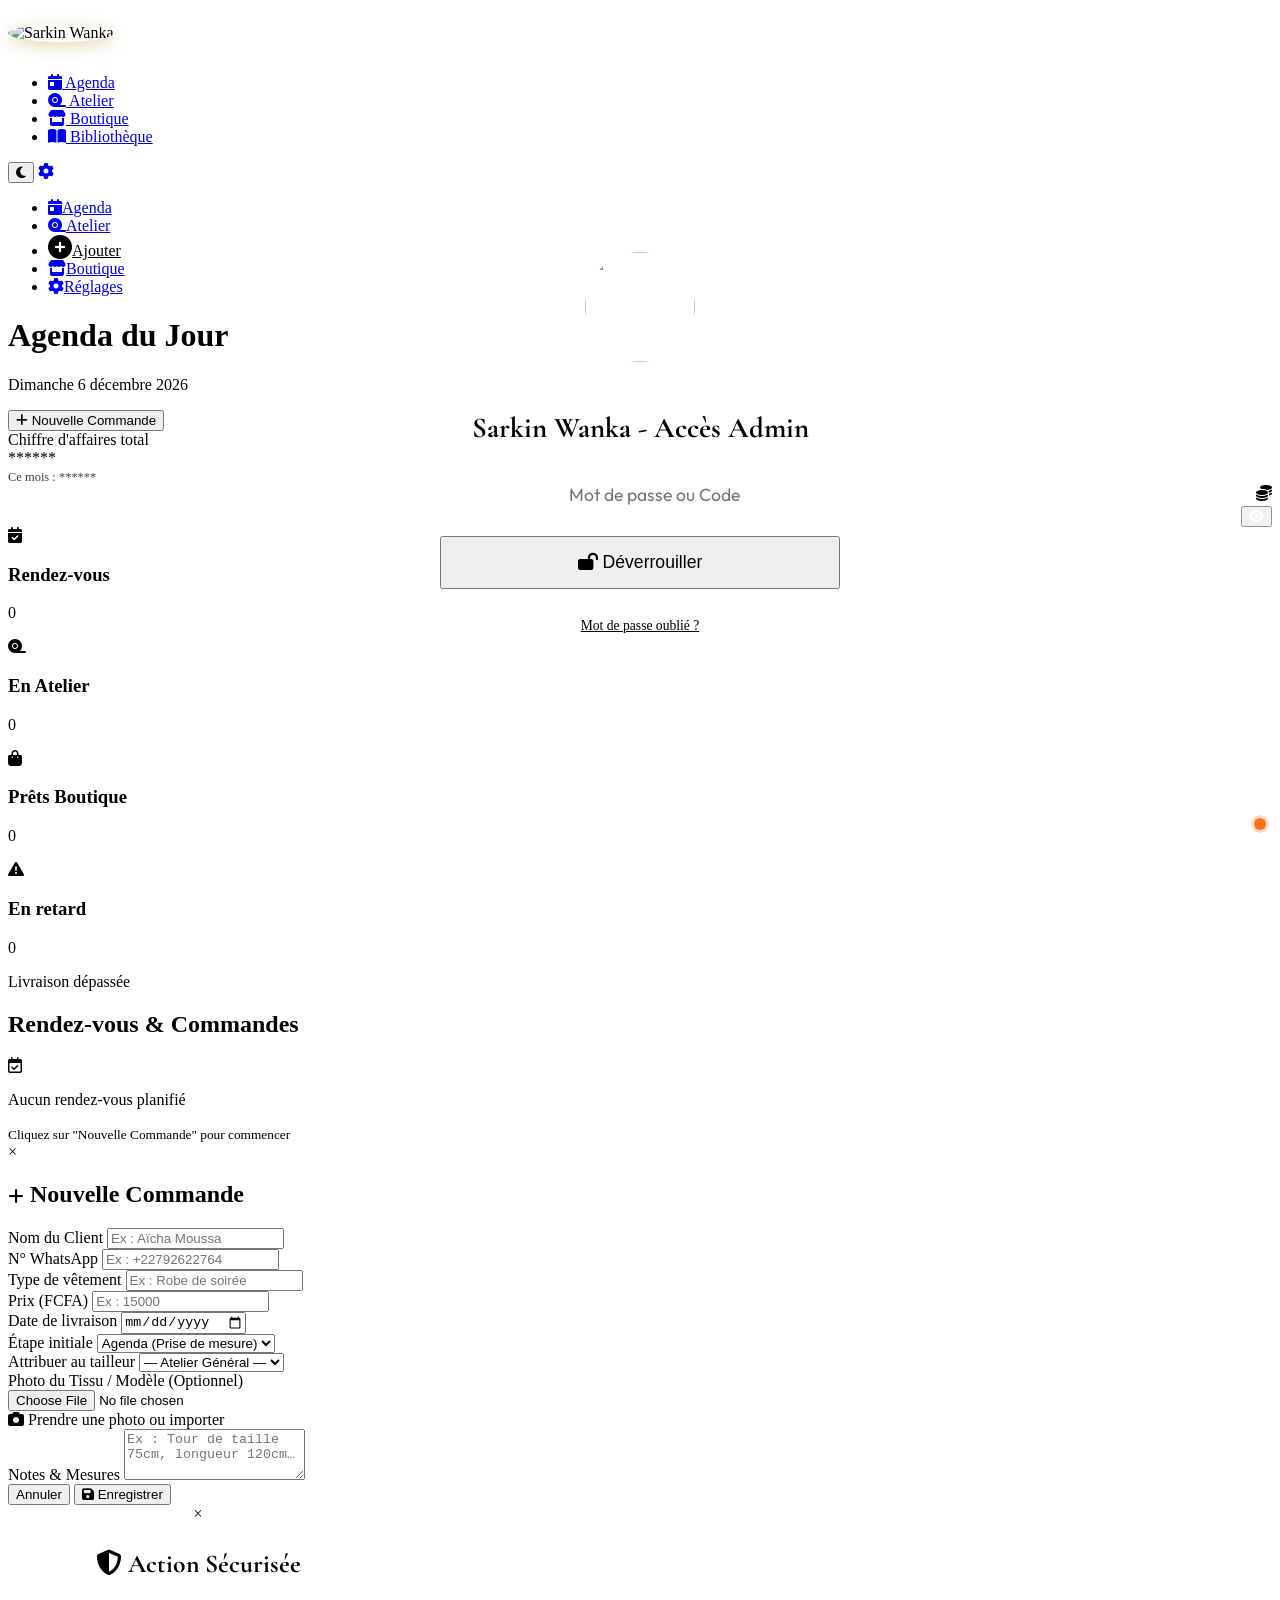
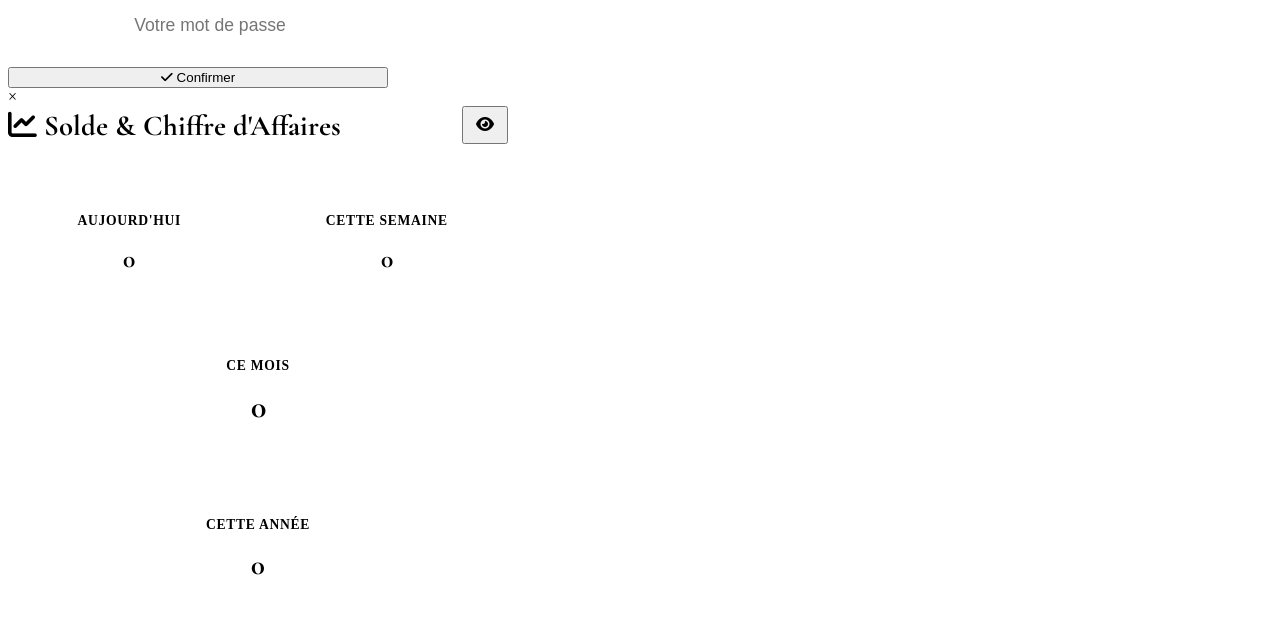
==== index.html @ f6b2d55a "Prefix FSW- + Boutique nav badges + Fix library actions" ====
<!DOCTYPE html>
<html lang="fr">
<head>
    <meta charset="UTF-8">
    <meta name="viewport" content="width=device-width, initial-scale=1.0, viewport-fit=cover">
    <meta name="theme-color" content="#A67C00">
    <meta name="apple-mobile-web-app-capable" content="yes">
    <meta name="apple-mobile-web-app-status-bar-style" content="default">
    <meta name="apple-mobile-web-app-title" content="Sarkin Wanka">
    <link rel="apple-touch-icon" href="assets/img/logo.png">
    <link rel="icon" type="image/png" href="assets/img/logo.png">
    <link rel="manifest" href="manifest.json">
    <title>SARKIN WANKA NIGER — Agenda</title>
    <link href="https://fonts.googleapis.com/css2?family=Cormorant+Garamond:wght@400;500;600;700&family=Outfit:wght@300;400;500;600;700&display=swap" rel="stylesheet">
    <link rel="stylesheet" href="https://cdnjs.cloudflare.com/ajax/libs/font-awesome/6.4.0/css/all.min.css">
    <link rel="stylesheet" href="assets/css/style.v2.css">
    <!-- Firebase SDK -->
    <script src="https://www.gstatic.com/firebasejs/9.23.0/firebase-app-compat.js"></script>
    <script src="https://www.gstatic.com/firebasejs/9.23.0/firebase-firestore-compat.js"></script>
    <script src="https://www.gstatic.com/firebasejs/9.23.0/firebase-storage-compat.js"></script>
    <script src="https://www.gstatic.com/firebasejs/9.23.0/firebase-auth-compat.js"></script>
</head>
<body class="light-theme">
<div class="app-container">
    <!-- SIDEBAR DESKTOP -->
    <nav class="sidebar glass-panel">
        <div class="sidebar-header" style="justify-content:center;padding:16px 0 0;">
            <div class="logo" style="flex-direction:column;gap:8px;margin-bottom:2rem;">
                <img src="assets/img/logo.png" alt="Sarkin Wanka" style="width:100px;height:100px;border-radius:50%;object-fit:cover;box-shadow:0 4px 16px rgba(166,124,0,0.3);">
            </div>
        </div>
        <ul class="nav-links">
            <li class="active"><a href="index.html"><i class="fa-solid fa-calendar-day"></i> Agenda</a></li>
            <li><a href="atelier.html"><i class="fa-solid fa-tape"></i> Atelier</a></li>
            <li><a href="boutique.html" style="display:flex;justify-content:space-between;align-items:center;">
                <span><i class="fa-solid fa-store"></i> Boutique</span>
                <span class="boutique-badge badge badge-success" style="display:none;font-size:0.7rem;padding:2px 6px;">0</span>
            </a></li>
            <li><a href="bibliotheque.html"><i class="fa-solid fa-book-open"></i> Bibliothèque</a></li>
        </ul>
        <div class="sidebar-footer">
            <button id="theme-toggle" class="btn-icon"><i class="fa-solid fa-moon"></i></button>
            <a href="parametre.html" class="btn-icon" title="Paramètres" style="text-decoration:none;"><i class="fa-solid fa-gear"></i></a>
        </div>
    </nav>

    <!-- BOTTOM NAV MOBILE -->
    <nav class="bottom-nav">
        <ul>
            <li class="active"><a href="index.html"><i class="fa-solid fa-calendar-day"></i><span>Agenda</span></a></li>
            <li><a href="atelier.html"><i class="fa-solid fa-tape"></i><span>Atelier</span></a></li>
            <li class="new-btn"><a href="#" onclick="openNewTaskModal();return false;" style="color:var(--primary-color);"><i class="fa-solid fa-plus-circle" style="font-size:1.5rem;"></i><span>Ajouter</span></a></li>
            <li style="position:relative;"><a href="boutique.html"><i class="fa-solid fa-store"></i><span>Boutique</span>
                <span class="boutique-badge badge badge-success" style="display:none;position:absolute;top:5px;right:15%;font-size:0.6rem;padding:2px 5px;min-width:16px;border:2px solid var(--surface-color);">0</span>
            </a></li>
            <li><a href="parametre.html"><i class="fa-solid fa-gear"></i><span>Réglages</span></a></li>
        </ul>
    </nav>

    <main class="main-content">
        <header class="top-header">
            <div>
                <h1>Agenda du Jour</h1>
                <p class="subtitle" id="current-date">Aujourd'hui</p>
            </div>
            <div class="header-actions">
                <button class="btn btn-primary" onclick="openNewTaskModal()">
                    <i class="fa-solid fa-plus"></i> Nouvelle Commande
                </button>
            </div>
        </header>

        <!-- Bannière CA -->
        <div class="revenue-banner glass-panel" id="revenue-banner" onclick="openFinanceModal()" style="cursor:pointer;">
            <div>
                <div class="rev-label">Chiffre d'affaires total</div>
                <div class="rev-amount">— FCFA</div>
            </div>
            <i class="fa-solid fa-coins rev-icon"></i>
        </div>

        <!-- Stats -->
        <section class="stats-grid">
            <div class="stat-card glass-panel" style="cursor:pointer;" onclick="window.location.href='index.html'">
                <div class="stat-icon bg-primary-light"><i class="fa-solid fa-calendar-check text-primary"></i></div>
                <div class="stat-details">
                    <h3>Rendez-vous</h3>
                    <p class="stat-value" id="stat-agenda">–</p>
                </div>
            </div>
            <div class="stat-card glass-panel" style="cursor:pointer;" onclick="window.location.href='atelier.html'">
                <div class="stat-icon bg-warning-light"><i class="fa-solid fa-tape text-warning"></i></div>
                <div class="stat-details">
                    <h3>En Atelier</h3>
                    <p class="stat-value" id="stat-atelier">–</p>
                </div>
            </div>
            <div class="stat-card glass-panel" style="cursor:pointer;" onclick="window.location.href='boutique.html'">
                <div class="stat-icon bg-success-light"><i class="fa-solid fa-bag-shopping text-success"></i></div>
                <div class="stat-details">
                    <h3>Prêts Boutique</h3>
                    <p class="stat-value" id="stat-boutique">–</p>
                </div>
            </div>
            <div class="stat-card glass-panel">
                <div class="stat-icon bg-danger-light"><i class="fa-solid fa-triangle-exclamation text-danger"></i></div>
                <div class="stat-details">
                    <h3>En retard</h3>
                    <p class="stat-value" id="stat-urgent">–</p>
                    <p class="stat-sub">Livraison dépassée</p>
                </div>
            </div>
        </section>

        <section class="agenda-section">
            <div class="agenda-header">
                <h2>Rendez-vous &amp; Commandes</h2>
            </div>
            <div class="agenda-list" id="agenda-list">
                <div class="loading-state"><i class="fa-solid fa-spinner fa-spin"></i> Chargement…</div>
            </div>
        </section>
    </main>
</div>

<!-- Modal nouvelle commande -->
<div id="task-modal" class="modal">
    <div class="modal-content">
        <span class="close-modal" onclick="closeNewTaskModal()">&times;</span>
        <h2><i class="fa-solid fa-plus" style="color:var(--primary-color);font-size:1.1rem;"></i> Nouvelle Commande</h2>
        <form id="new-task-form">
            <div class="form-row">
                <div class="form-group">
                    <label>Nom du Client</label>
                    <input type="text" id="client-name" required placeholder="Ex : Aïcha Moussa">
                </div>
                <div class="form-group">
                    <label>N° WhatsApp</label>
                    <input type="tel" id="client-phone" placeholder="Ex : +22792622764">
                </div>
            </div>
            <div class="form-group">
                <label>Type de vêtement</label>
                <input type="text" id="cloth-type" required placeholder="Ex : Robe de soirée">
            </div>
            <div class="form-row">
                <div class="form-group">
                    <label>Prix (FCFA)</label>
                    <input type="number" id="task-price" placeholder="Ex : 15000" inputmode="numeric">
                </div>
                <div class="form-group">
                    <label>Date de livraison</label>
                    <input type="date" id="due-date" required>
                </div>
            </div>
            <div class="form-row">
                <div class="form-group">
                    <label>Étape initiale</label>
                    <select id="initial-step">
                        <option value="agenda">Agenda (Prise de mesure)</option>
                        <option value="atelier">Atelier (En confection)</option>
                    </select>
                </div>
                <div class="form-group">
                    <label>Attribuer au tailleur</label>
                    <select id="task-assignee">
                        <option value="">— Atelier Général —</option>
                    </select>
                </div>
            </div>
            <div class="form-group">
                <label>Photo du Tissu / Modèle <span style="font-weight:400;text-transform:none;">(Optionnel)</span></label>
                <div class="file-upload-wrapper">
                    <input type="file" id="cloth-photo" accept="image/*" capture="environment" class="file-input">
                    <div class="file-upload-box" id="file-upload-box">
                        <i class="fa-solid fa-camera"></i>
                        <span>Prendre une photo ou importer</span>
                    </div>
                    <img id="photo-preview" class="photo-preview" style="display:none;" alt="Aperçu">
                </div>
            </div>
            <div class="form-group">
                <label>Notes &amp; Mesures</label>
                <textarea id="task-notes" rows="3" placeholder="Ex : Tour de taille 75cm, longueur 120cm…"></textarea>
            </div>
            <div class="form-actions">
                <button type="button" class="btn btn-secondary" onclick="closeNewTaskModal()">Annuler</button>
                <button type="submit" class="btn btn-primary"><i class="fa-solid fa-save"></i> Enregistrer</button>
            </div>
        </form>
    </div>
</div>

<script src="assets/js/app.v2.js"></script>
<script>
// Enregistrement du Service Worker (PWA)
if ('serviceWorker' in navigator) {
    window.addEventListener('load', () => {
        navigator.serviceWorker.register('/sw.js')
            .then(reg => console.log('SW enregistré:', reg.scope))
            .catch(err => console.warn('SW non enregistré:', err));
    });
}
</script>
</body>
</html>
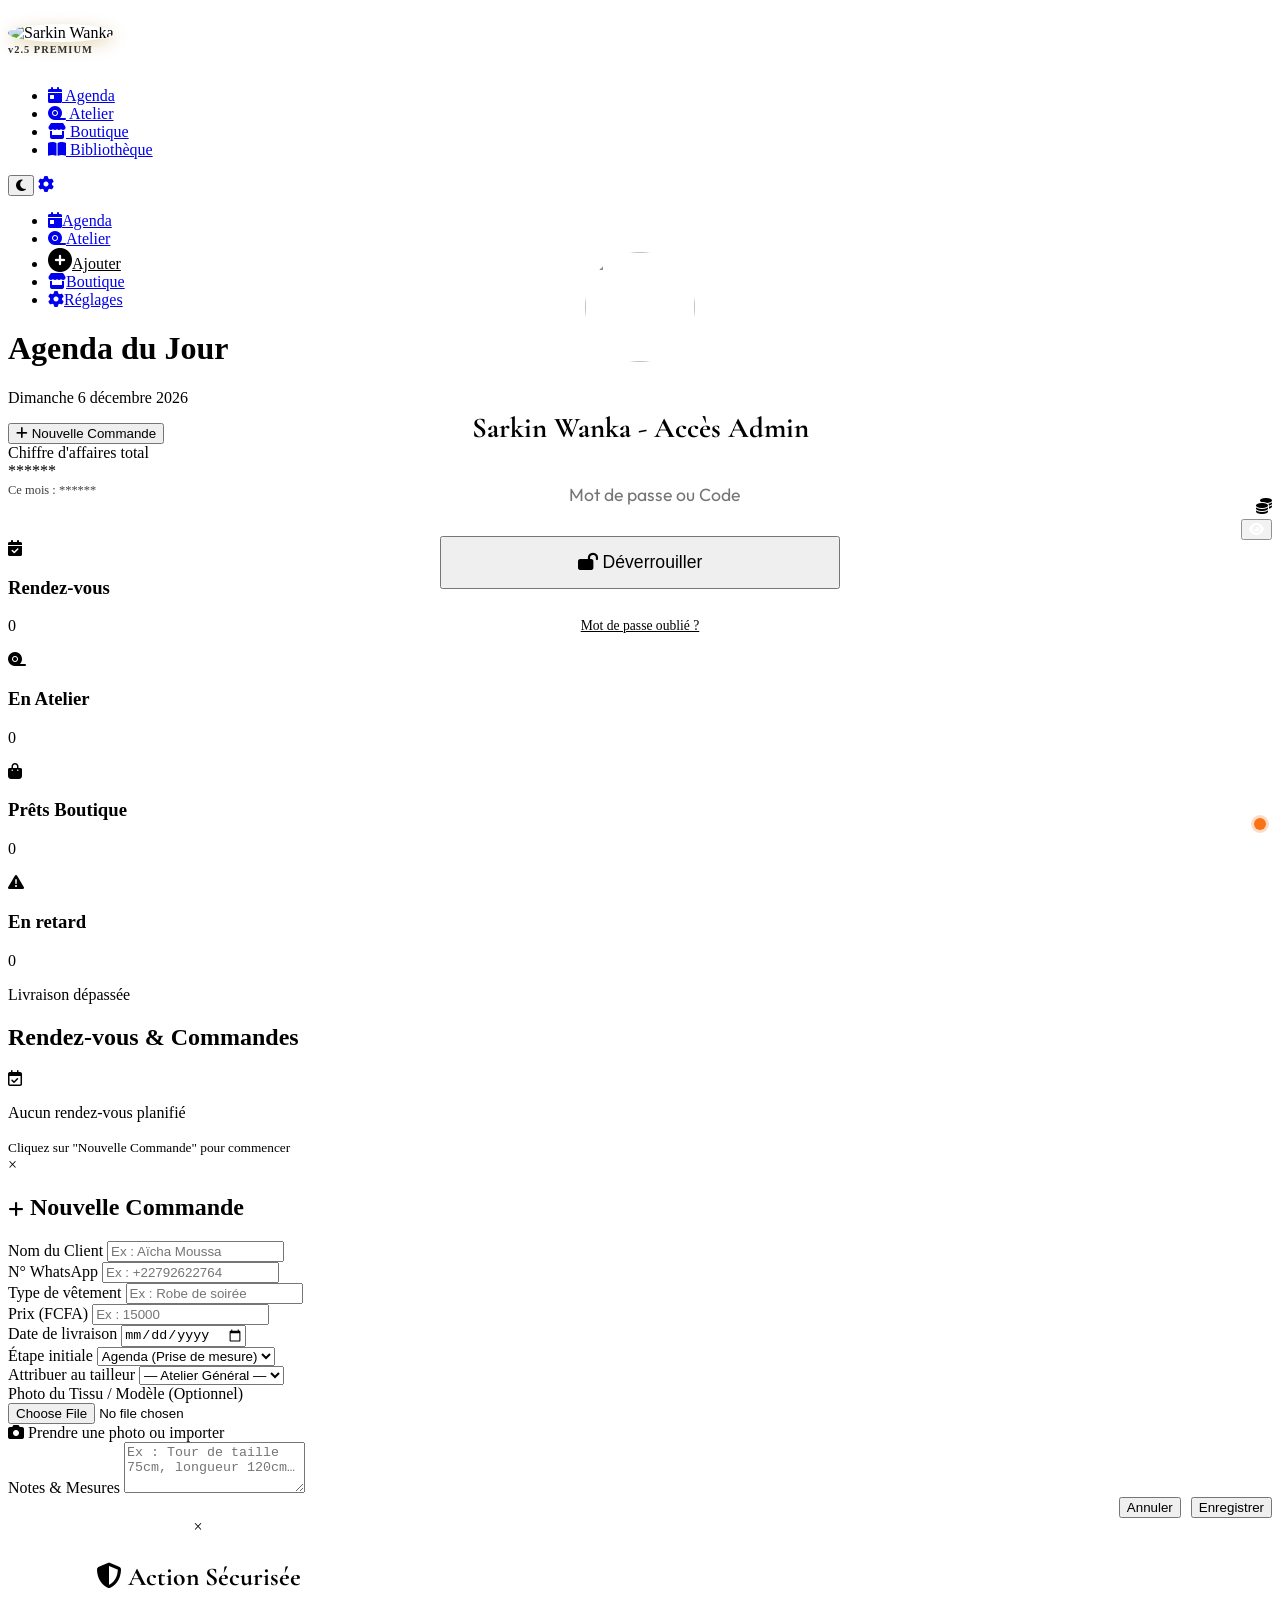
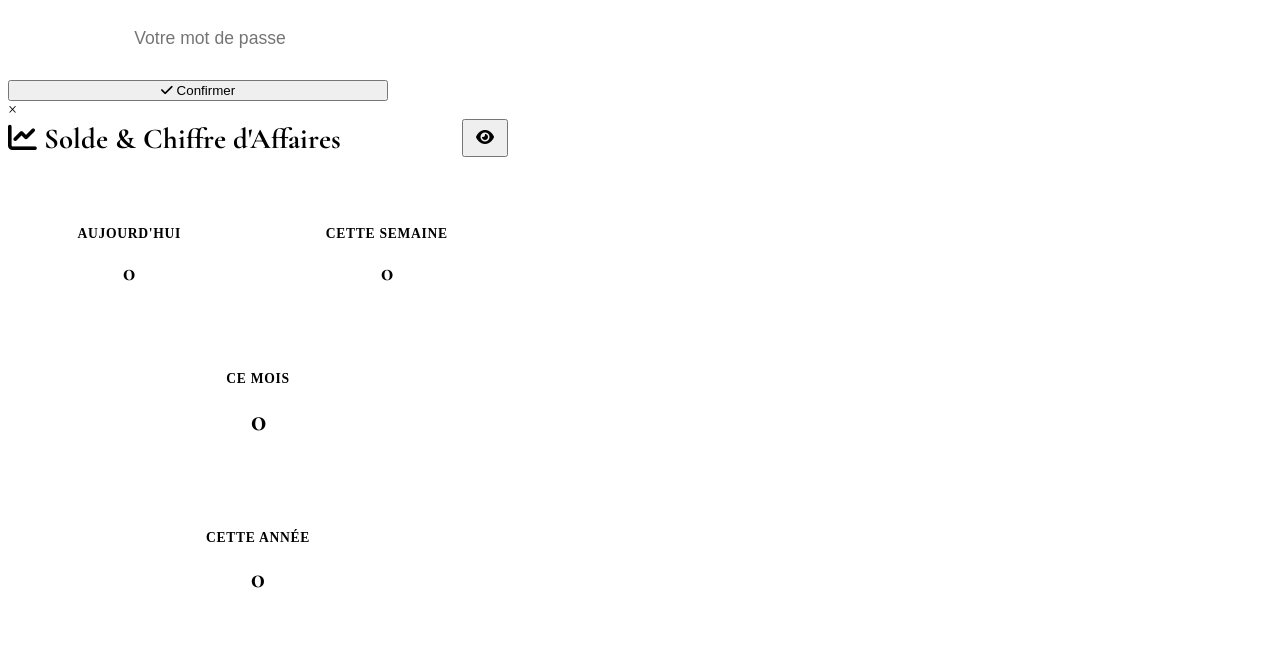
==== commit f48fe30a: "HOTFIX v2.5: Resurrected the dead JS file (Fixes all Admin buttons: Delete, Edit, Print)" ====
--- a/index.html
+++ b/index.html
@@ -26,7 +26,7 @@
     <nav class="sidebar glass-panel">
         <div class="sidebar-header" style="justify-content:center;padding:16px 0 0;">
             <div class="logo" style="flex-direction:column;gap:8px;margin-bottom:2rem;">
-                <img src="assets/img/logo.png" alt="Sarkin Wanka" style="width:100px;height:100px;border-radius:50%;object-fit:cover;box-shadow:0 4px 16px rgba(166,124,0,0.3);">
+                <img src="assets/img/logo.png" alt="Sarkin Wanka" style="width:100px;height:100px;border-radius:50%;object-fit:cover;box-shadow:0 4px 16px rgba(166,124,0,0.3);"><div style="font-size:0.65rem;color:var(--primary-color);font-weight:700;margin-top:2px;letter-spacing:1px;opacity:0.8;">v2.5 PREMIUM</div>
             </div>
         </div>
         <ul class="nav-links">
@@ -183,15 +183,21 @@
                 <label>Notes &amp; Mesures</label>
                 <textarea id="task-notes" rows="3" placeholder="Ex : Tour de taille 75cm, longueur 120cm…"></textarea>
             </div>
-            <div class="form-actions">
-                <button type="button" class="btn btn-secondary" onclick="closeNewTaskModal()">Annuler</button>
-                <button type="submit" class="btn btn-primary"><i class="fa-solid fa-save"></i> Enregistrer</button>
+            
+            <div class="form-actions" style="justify-content: space-between !important; display: flex !important;">
+                <button type="button" id="btn-delete-in-modal" class="btn btn-secondary" style="color:var(--danger-color); display:none; border-color:var(--danger-color);" onclick="handleDeleteFromModal()">
+                    <i class="fa-solid fa-trash"></i> Supprimer
+                </button>
+                <div style="display:flex; gap:10px; margin-left: auto;">
+                    <button type="button" class="btn btn-secondary" onclick="closeNewTaskModal()">Annuler</button>
+                    <button type="submit" class="btn btn-primary">Enregistrer</button>
+                </div>
             </div>
         </form>
     </div>
 </div>
 
-<script src="assets/js/app.v2.js"></script>
+<script src="assets/js/app.v2.js?v=2.2"></script>
 <script>
 // Enregistrement du Service Worker (PWA)
 if ('serviceWorker' in navigator) {
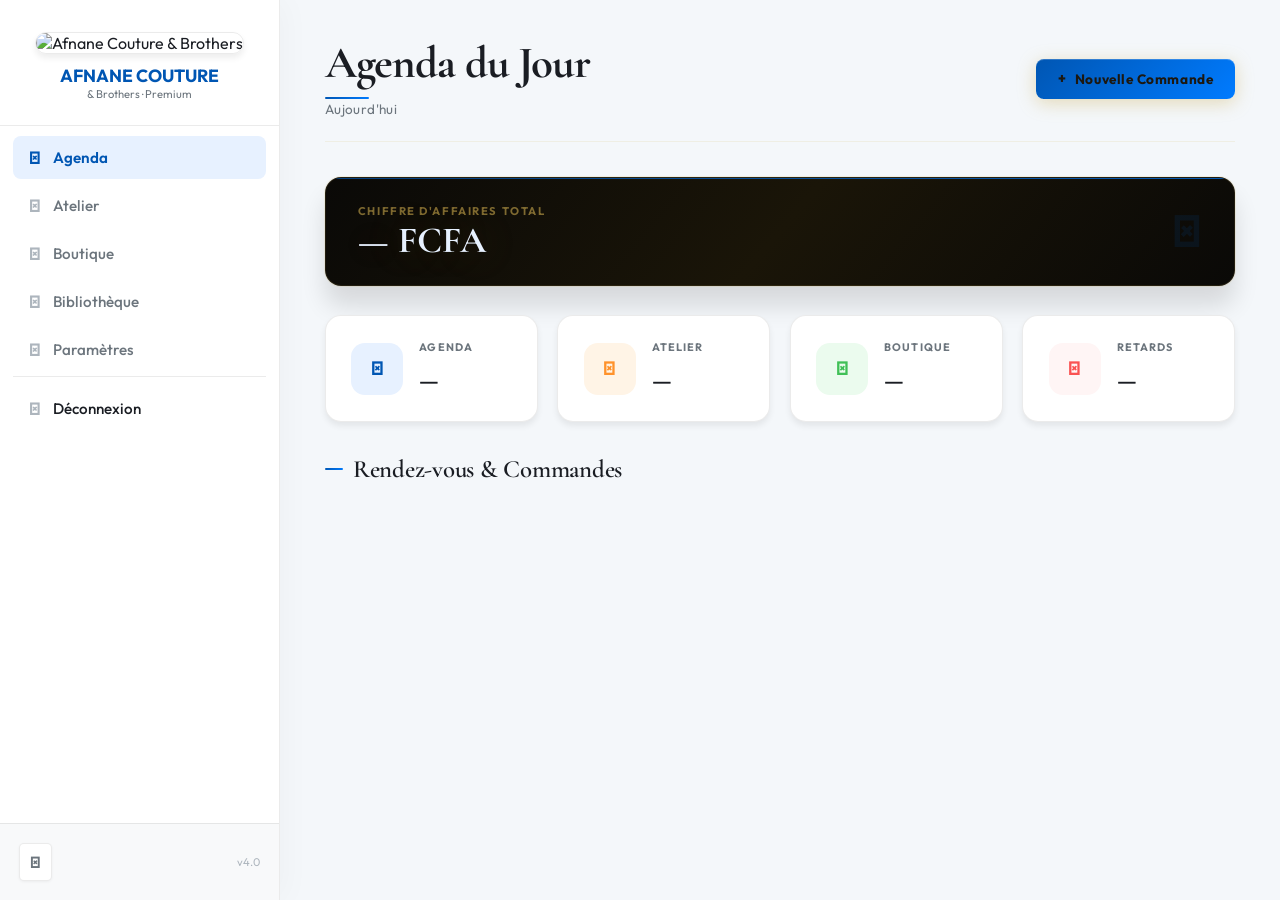
==== commit 8c0db846: "Refonte v4.0 - Afnane Couture & Brothers" ====
--- a/index.html
+++ b/index.html
@@ -1,20 +1,32 @@
 <!DOCTYPE html>
 <html lang="fr">
 <head>
+    <!-- Encodage des caractères (accents, etc.) -->
     <meta charset="UTF-8">
+    <!-- Viewport : rend le site adaptatif sur mobile -->
     <meta name="viewport" content="width=device-width, initial-scale=1.0, viewport-fit=cover">
-    <meta name="theme-color" content="#A67C00">
+    <!-- Couleur de la barre de statut mobile -->
+    <meta name="theme-color" content="#0056b3">
+    <!-- Configuration PWA (Application Progressive Web) -->
     <meta name="apple-mobile-web-app-capable" content="yes">
     <meta name="apple-mobile-web-app-status-bar-style" content="default">
-    <meta name="apple-mobile-web-app-title" content="Sarkin Wanka">
+    <meta name="apple-mobile-web-app-title" content="Afnane Couture">
+    <!-- Icône de l'application -->
     <link rel="apple-touch-icon" href="assets/img/logo.png">
     <link rel="icon" type="image/png" href="assets/img/logo.png">
+    <!-- Fichier manifest PWA -->
     <link rel="manifest" href="manifest.json">
-    <title>SARKIN WANKA NIGER — Agenda</title>
-    <link href="https://fonts.googleapis.com/css2?family=Cormorant+Garamond:wght@400;500;600;700&family=Outfit:wght@300;400;500;600;700&display=swap" rel="stylesheet">
+    <!-- Titre de la page (affiché dans l'onglet du navigateur) -->
+    <title>AFNANE COUTURE & BROTHERS — Agenda</title>
+    <!-- Méta description pour le SEO -->
+    <meta name="description" content="Gestion premium des commandes — Afnane Couture and Brothers, Maison de haute couture.">
+    <!-- Polices Google : Cormorant Garamond (serif élégant) + Outfit (moderne) -->
+    <link href="https://fonts.googleapis.com/css2?family=Cormorant+Garamond:ital,wght@0,400;0,500;0,600;0,700;1,400&family=Outfit:wght@300;400;500;600;700&display=swap" rel="stylesheet">
+    <!-- Icônes Font Awesome -->
     <link rel="stylesheet" href="https://cdnjs.cloudflare.com/ajax/libs/font-awesome/6.4.0/css/all.min.css">
+    <!-- Notre feuille de style principale -->
     <link rel="stylesheet" href="assets/css/style.v2.css">
-    <!-- Firebase SDK -->
+    <!-- Firebase SDK : base de données en temps réel -->
     <script src="https://www.gstatic.com/firebasejs/9.23.0/firebase-app-compat.js"></script>
     <script src="https://www.gstatic.com/firebasejs/9.23.0/firebase-firestore-compat.js"></script>
     <script src="https://www.gstatic.com/firebasejs/9.23.0/firebase-storage-compat.js"></script>
@@ -22,42 +34,59 @@
 </head>
 <body class="light-theme">
 <div class="app-container">
-    <!-- SIDEBAR DESKTOP -->
-    <nav class="sidebar glass-panel">
-        <div class="sidebar-header" style="justify-content:center;padding:16px 0 0;">
-            <div class="logo" style="flex-direction:column;gap:8px;margin-bottom:2rem;">
-                <img src="assets/img/logo.png" alt="Sarkin Wanka" style="width:100px;height:100px;border-radius:50%;object-fit:cover;box-shadow:0 4px 16px rgba(166,124,0,0.3);"><div style="font-size:0.65rem;color:var(--primary-color);font-weight:700;margin-top:2px;letter-spacing:1px;opacity:0.8;">v2.5 PREMIUM</div>
+
+    <!-- ===== BARRE LATÉRALE DESKTOP ===== -->
+    <nav class="sidebar">
+        <div class="sidebar-header">
+            <div class="logo">
+                <img src="assets/img/logo.png" alt="Afnane Couture & Brothers">
+                <div class="brand-name">AFNANE COUTURE</div>
+                <div class="brand-tagline">& Brothers · Premium</div>
             </div>
         </div>
-        <ul class="nav-links">
-            <li class="active"><a href="index.html"><i class="fa-solid fa-calendar-day"></i> Agenda</a></li>
-            <li><a href="atelier.html"><i class="fa-solid fa-tape"></i> Atelier</a></li>
-            <li><a href="boutique.html" style="display:flex;justify-content:space-between;align-items:center;">
-                <span><i class="fa-solid fa-store"></i> Boutique</span>
-                <span class="boutique-badge badge badge-success" style="display:none;font-size:0.7rem;padding:2px 6px;">0</span>
-            </a></li>
-            <li><a href="bibliotheque.html"><i class="fa-solid fa-book-open"></i> Bibliothèque</a></li>
+
+        <ul class="nav-links" style="padding-top:10px;">
+            <li class="active"><a href="index.html"><i class="fa-solid fa-calendar-alt"></i> Agenda</a></li>
+            <li><a href="atelier.html"><i class="fa-solid fa-cut"></i> Atelier</a></li>
+            <li><a href="boutique.html"><i class="fa-solid fa-shop"></i> Boutique</a></li>
+            <li><a href="bibliotheque.html"><i class="fa-solid fa-folder-open"></i> Bibliothèque</a></li>
+            <li><a href="parametre.html"><i class="fa-solid fa-gear"></i> Paramètres</a></li>
+            <li style="margin-top:auto; border-top:1px solid var(--border-light); padding-top:10px;">
+                <a href="#" onclick="logout();return false;" style="color:var(--danger-color);"><i class="fa-solid fa-right-from-bracket"></i> Déconnexion</a>
+            </li>
         </ul>
+
         <div class="sidebar-footer">
-            <button id="theme-toggle" class="btn-icon"><i class="fa-solid fa-moon"></i></button>
-            <a href="parametre.html" class="btn-icon" title="Paramètres" style="text-decoration:none;"><i class="fa-solid fa-gear"></i></a>
+            <button id="theme-toggle" class="btn-icon" title="Thème"><i class="fa-solid fa-moon"></i></button>
+            <span style="font-size:0.7rem;color:var(--txt-hint);">v4.0</span>
         </div>
     </nav>
 
-    <!-- BOTTOM NAV MOBILE -->
+    <!-- ===== NAVIGATION BAS DE PAGE — visible seulement sur mobile ===== -->
     <nav class="bottom-nav">
         <ul>
-            <li class="active"><a href="index.html"><i class="fa-solid fa-calendar-day"></i><span>Agenda</span></a></li>
-            <li><a href="atelier.html"><i class="fa-solid fa-tape"></i><span>Atelier</span></a></li>
-            <li class="new-btn"><a href="#" onclick="openNewTaskModal();return false;" style="color:var(--primary-color);"><i class="fa-solid fa-plus-circle" style="font-size:1.5rem;"></i><span>Ajouter</span></a></li>
-            <li style="position:relative;"><a href="boutique.html"><i class="fa-solid fa-store"></i><span>Boutique</span>
-                <span class="boutique-badge badge badge-success" style="display:none;position:absolute;top:5px;right:15%;font-size:0.6rem;padding:2px 5px;min-width:16px;border:2px solid var(--surface-color);">0</span>
-            </a></li>
+            <li class="active"><a href="index.html"><i class="fa-solid fa-calendar-alt"></i><span>Agenda</span></a></li>
+            <li><a href="atelier.html"><i class="fa-solid fa-cut"></i><span>Atelier</span></a></li>
+            <li class="new-btn">
+                <a href="#" onclick="openNewTaskModal();return false;" style="color:var(--primary-color);">
+                    <i class="fa-solid fa-plus" style="font-size:1.5rem;"></i>
+                    <span>Ajouter</span>
+                </a>
+            </li>
+            <li style="position:relative;">
+                <a href="boutique.html">
+                    <i class="fa-solid fa-shop"></i><span>Boutique</span>
+                    <span class="boutique-badge badge badge-success"
+                          style="display:none;position:absolute;top:5px;right:15%;font-size:0.6rem;padding:2px 5px;min-width:16px;border:2px solid var(--surface-color);">0</span>
+                </a>
+            </li>
             <li><a href="parametre.html"><i class="fa-solid fa-gear"></i><span>Réglages</span></a></li>
         </ul>
     </nav>
 
+    <!-- ===== CONTENU PRINCIPAL ===== -->
     <main class="main-content">
+
         <header class="top-header">
             <div>
                 <h1>Agenda du Jour</h1>
@@ -70,44 +99,53 @@
             </div>
         </header>
 
-        <!-- Bannière CA -->
         <div class="revenue-banner glass-panel" id="revenue-banner" onclick="openFinanceModal()" style="cursor:pointer;">
             <div>
                 <div class="rev-label">Chiffre d'affaires total</div>
-                <div class="rev-amount">— FCFA</div>
+                <div class="rev-amount" id="rev-amount-display">— FCFA</div>
             </div>
             <i class="fa-solid fa-coins rev-icon"></i>
         </div>
 
-        <!-- Stats -->
+        <!-- ===== GRILLE DE STATISTIQUES ===== -->
         <section class="stats-grid">
             <div class="stat-card glass-panel" style="cursor:pointer;" onclick="window.location.href='index.html'">
-                <div class="stat-icon bg-primary-light"><i class="fa-solid fa-calendar-check text-primary"></i></div>
-                <div class="stat-details">
-                    <h3>Rendez-vous</h3>
+                <div class="stat-icon" style="background:var(--primary-light); color:var(--primary-color);">
+                    <i class="fa-solid fa-calendar-check"></i>
+                </div>
+                <div class="stat-details">
+                    <h3>Agenda</h3>
                     <p class="stat-value" id="stat-agenda">–</p>
                 </div>
             </div>
+            
             <div class="stat-card glass-panel" style="cursor:pointer;" onclick="window.location.href='atelier.html'">
-                <div class="stat-icon bg-warning-light"><i class="fa-solid fa-tape text-warning"></i></div>
-                <div class="stat-details">
-                    <h3>En Atelier</h3>
+                <div class="stat-icon" style="background:#fff4e6; color:#ff922b;">
+                    <i class="fa-solid fa-cut"></i>
+                </div>
+                <div class="stat-details">
+                    <h3>Atelier</h3>
                     <p class="stat-value" id="stat-atelier">–</p>
                 </div>
             </div>
+            
             <div class="stat-card glass-panel" style="cursor:pointer;" onclick="window.location.href='boutique.html'">
-                <div class="stat-icon bg-success-light"><i class="fa-solid fa-bag-shopping text-success"></i></div>
-                <div class="stat-details">
-                    <h3>Prêts Boutique</h3>
+                <div class="stat-icon" style="background:#ebfbee; color:#40c057;">
+                    <i class="fa-solid fa-bag-shopping"></i>
+                </div>
+                <div class="stat-details">
+                    <h3>Boutique</h3>
                     <p class="stat-value" id="stat-boutique">–</p>
                 </div>
             </div>
+            
             <div class="stat-card glass-panel">
-                <div class="stat-icon bg-danger-light"><i class="fa-solid fa-triangle-exclamation text-danger"></i></div>
-                <div class="stat-details">
-                    <h3>En retard</h3>
+                <div class="stat-icon" style="background:#fff5f5; color:#fa5252;">
+                    <i class="fa-solid fa-clock"></i>
+                </div>
+                <div class="stat-details">
+                    <h3>Retards</h3>
                     <p class="stat-value" id="stat-urgent">–</p>
-                    <p class="stat-sub">Livraison dépassée</p>
                 </div>
             </div>
         </section>
@@ -123,11 +161,11 @@
     </main>
 </div>
 
-<!-- Modal nouvelle commande -->
+<!-- ===== MODALE : NOUVELLE COMMANDE ===== -->
 <div id="task-modal" class="modal">
     <div class="modal-content">
         <span class="close-modal" onclick="closeNewTaskModal()">&times;</span>
-        <h2><i class="fa-solid fa-plus" style="color:var(--primary-color);font-size:1.1rem;"></i> Nouvelle Commande</h2>
+        <h2><i class="fa-solid fa-cut" style="color:var(--primary-color);font-size:1.1rem;"></i> Nouvelle Commande</h2>
         <form id="new-task-form">
             <div class="form-row">
                 <div class="form-group">
@@ -141,12 +179,12 @@
             </div>
             <div class="form-group">
                 <label>Type de vêtement</label>
-                <input type="text" id="cloth-type" required placeholder="Ex : Robe de soirée">
+                <input type="text" id="cloth-type" required placeholder="Ex : Boubou de cérémonie">
             </div>
             <div class="form-row">
                 <div class="form-group">
                     <label>Prix (FCFA)</label>
-                    <input type="number" id="task-price" placeholder="Ex : 15000" inputmode="numeric">
+                    <input type="number" id="task-price" placeholder="Ex : 25000" inputmode="numeric">
                 </div>
                 <div class="form-group">
                     <label>Date de livraison</label>
@@ -155,19 +193,41 @@
             </div>
             <div class="form-row">
                 <div class="form-group">
-                    <label>Étape initiale</label>
+                    <label>Étape / Statut</label>
                     <select id="initial-step">
                         <option value="agenda">Agenda (Prise de mesure)</option>
                         <option value="atelier">Atelier (En confection)</option>
+                        <option value="boutique">En Boutique (Prêt)</option>
+                        <option value="livre">Déjà Livré</option>
                     </select>
                 </div>
                 <div class="form-group">
                     <label>Attribuer au tailleur</label>
                     <select id="task-assignee">
-                        <option value="">— Atelier Général —</option>
+                        <option value="">— Boutique (Vente Rapide) —</option>
                     </select>
                 </div>
             </div>
+
+            <div style="margin:1.5rem 0 1rem; border-top:1px solid var(--border-light); padding-top:1rem;">
+                <div style="display:flex; justify-content:space-between; align-items:center; margin-bottom:1rem;">
+                    <label style="margin:0; font-weight:700;"><i class="fa-solid fa-ruler-combined"></i> Prise de Mesures Avancée</label>
+                    <button type="button" class="btn btn-secondary" style="padding:4px 10px; font-size:0.75rem;" onclick="document.getElementById('advanced-measures').style.display = document.getElementById('advanced-measures').style.display === 'none' ? 'grid' : 'none'">Ouvrir/Fermer</button>
+                </div>
+                
+                <div id="advanced-measures" class="form-row" style="display:none; grid-template-columns: repeat(3, 1fr); gap:10px; margin-bottom:1.5rem;">
+                    <div class="form-group"><label style="font-size:0.7rem;">Cou</label><input type="text" id="m-cou" placeholder="cm"></div>
+                    <div class="form-group"><label style="font-size:0.7rem;">Épaule</label><input type="text" id="m-epaule" placeholder="cm"></div>
+                    <div class="form-group"><label style="font-size:0.7rem;">Poitrine</label><input type="text" id="m-poitrine" placeholder="cm"></div>
+                    <div class="form-group"><label style="font-size:0.7rem;">Taille</label><input type="text" id="m-taille" placeholder="cm"></div>
+                    <div class="form-group"><label style="font-size:0.7rem;">Bassin</label><input type="text" id="m-bassin" placeholder="cm"></div>
+                    <div class="form-group"><label style="font-size:0.7rem;">Bras</label><input type="text" id="m-bras" placeholder="cm"></div>
+                    <div class="form-group"><label style="font-size:0.7rem;">Poignet</label><input type="text" id="m-poignet" placeholder="cm"></div>
+                    <div class="form-group"><label style="font-size:0.7rem;">L. Totale</label><input type="text" id="m-longueur" placeholder="cm"></div>
+                    <div class="form-group"><label style="font-size:0.7rem;">Pantalon</label><input type="text" id="m-pantalon" placeholder="cm"></div>
+                </div>
+            </div>
+
             <div class="form-group">
                 <label>Photo du Tissu / Modèle <span style="font-weight:400;text-transform:none;">(Optionnel)</span></label>
                 <div class="file-upload-wrapper">
@@ -179,13 +239,18 @@
                     <img id="photo-preview" class="photo-preview" style="display:none;" alt="Aperçu">
                 </div>
             </div>
+            <!-- Notes et mesures libres -->
             <div class="form-group">
-                <label>Notes &amp; Mesures</label>
-                <textarea id="task-notes" rows="3" placeholder="Ex : Tour de taille 75cm, longueur 120cm…"></textarea>
-            </div>
-            
+                <label>Notes &amp; Observations Supplémentaires</label>
+                <textarea id="task-notes" rows="2" placeholder="Ex: Couleur particulière, style de broderie..."></textarea>
+            </div>
+
+            <!-- Boutons d'action du formulaire -->
             <div class="form-actions" style="justify-content: space-between !important; display: flex !important;">
-                <button type="button" id="btn-delete-in-modal" class="btn btn-secondary" style="color:var(--danger-color); display:none; border-color:var(--danger-color);" onclick="handleDeleteFromModal()">
+                <!-- Bouton supprimer (visible seulement en mode édition) -->
+                <button type="button" id="btn-delete-in-modal" class="btn btn-secondary"
+                        style="color:var(--danger-color); display:none; border-color:var(--danger-color);"
+                        onclick="handleDeleteFromModal()">
                     <i class="fa-solid fa-trash"></i> Supprimer
                 </button>
                 <div style="display:flex; gap:10px; margin-left: auto;">
@@ -197,9 +262,10 @@
     </div>
 </div>
 
-<script src="assets/js/app.v2.js?v=2.2"></script>
+<!-- Script principal de l'application -->
+<script src="assets/js/app.v2.js?v=4.0.0"></script>
 <script>
-// Enregistrement du Service Worker (PWA)
+// Enregistrement du Service Worker (rend l'app utilisable hors connexion - PWA)
 if ('serviceWorker' in navigator) {
     window.addEventListener('load', () => {
         navigator.serviceWorker.register('/sw.js')
--- a/assets/css/style.v2.css
+++ b/assets/css/style.v2.css
@@ -0,0 +1,1229 @@
+/* ============================================================
+   AFNANE COUTURE & BROTHERS — Style Expert v4.0 "Maison de Couture"
+   Designer   : Antigravity / Chamsoudine Dev
+   Philosophie: Luxe sobre, ombres profondes, or raffiné
+   Palette    : Or (#C9A84C), Noir (#080808), Crème (#F5F0E8)
+   Typo       : Cormorant Garamond (serif haute couture) + Outfit (lecture)
+   ============================================================ */
+
+/* --- Import polices premium --- */
+@import url('https://fonts.googleapis.com/css2?family=Cormorant+Garamond:ital,wght@0,300;0,400;0,500;0,600;0,700;1,400;1,600&family=Outfit:wght@300;400;500;600;700&display=swap');
+
+/* ============================================================
+   VARIABLES GLOBALES — Système de design
+   ============================================================ */
+:root {
+    /* ---- Bleu Professionnel & Accents ---- */
+    --primary-color: #0056b3;
+    --primary-light: #e7f1ff;
+    --primary-deep:  #003d80;
+    --accent-glow:   rgba(0, 86, 179, 0.15);
+    --border-light:  rgba(0, 0, 0, 0.08);
+    --grad-primary:  linear-gradient(135deg, #0056b3 0%, #007bff 100%);
+    --grad-primary-h: linear-gradient(135deg, #004494 0%, #0069d9 100%);
+
+    /* ---- Surfaces (Claires & Pros) ---- */
+    --bg:           #f4f7fa;
+    --bg-deep:      #e9ecef;
+    --surface:      #ffffff;
+    --surface-alt:  #f8f9fa;
+    --sidebar-bg:   #ffffff;  /* Sidebar claire */
+    --sidebar-alt:  #f1f3f5;
+
+    /* ---- Texte ---- */
+    --txt-main:     #1a1d23;
+    --txt-muted:    #6c757d;
+    --txt-hint:     #adb5bd;
+    --txt-on-dark:  #ffffff;
+    --txt-primary:  #0056b3;
+
+    /* ---- Sémantique ---- */
+    --success:      #28a745;
+    --success-dim:  rgba(40, 167, 69, 0.1);
+    --warning:      #fd7e14;
+    --warning-dim:  rgba(253, 126, 20, 0.1);
+    --danger:       #dc3545;
+    --danger-dim:   rgba(220, 53, 69, 0.1);
+    --info:         #17a2b8;
+    --info-dim:     rgba(23, 162, 184, 0.1);
+
+    /* ---- Layout ---- */
+    --sidebar-w:    280px;
+    --radius-xl:    16px;
+    --radius-lg:    12px;
+    --radius-md:    8px;
+    --radius-sm:    5px;
+    --speed:        0.2s;
+
+    /* ---- Ombres Pro ---- */
+    --sh-xs:  0 1px 3px rgba(0,0,0,0.05);
+    --sh-sm:  0 4px 6px rgba(0,0,0,0.07);
+    --sh-md:  0 10px 15px rgba(0,0,0,0.1);
+    --sh-lg:  0 20px 25px rgba(0,0,0,0.12);
+    --sh-xl:  0 25px 50px rgba(0,0,0,0.15);
+    --sh-glow: 0 0 20px rgba(0, 86, 179, 0.2);
+}
+
+/* ---- THÈME SOMBRE PRO ---- */
+body.dark-theme {
+    --bg:          #121418;
+    --bg-deep:     #0b0d0e;
+    --surface:     #1c1f26;
+    --surface-alt: #252a33;
+    --sidebar-bg:  #1c1f26;
+    --txt-main:    #f8f9fa;
+    --txt-muted:   #adb5bd;
+    --txt-hint:    #495057;
+    --border-light: rgba(255, 255, 255, 0.08);
+    --sh-md:       0 8px 32px rgba(0,0,0,0.4);
+    --sh-lg:       0 20px 60px rgba(0,0,0,0.5);
+}
+
+/* ============================================================
+   RESET & BASE
+   ============================================================ */
+*, *::before, *::after {
+    margin: 0; padding: 0;
+    box-sizing: border-box;
+    font-family: 'Outfit', sans-serif;
+    -webkit-tap-highlight-color: transparent;
+}
+
+html { scroll-behavior: smooth; }
+
+body {
+    background: var(--bg);
+    color: var(--txt-main);
+    overflow-x: hidden;
+    transition: background var(--speed), color var(--speed);
+    min-height: 100vh;
+}
+
+/* --- Filigrane décoratif très subtil --- */
+body::after {
+    content: '';
+    position: fixed;
+    bottom: -80px;
+    right: -80px;
+    width: 420px;
+    height: 420px;
+    background-image: url('../img/logo.png');
+    background-size: contain;
+    background-repeat: no-repeat;
+    background-position: center;
+    opacity: 0.03;
+    pointer-events: none;
+    z-index: 0;
+    filter: grayscale(40%);
+}
+body.dark-theme::after { opacity: 0.05; }
+
+/* ============================================================
+   LAYOUT
+   ============================================================ */
+.app-container {
+    display: flex;
+    min-height: 100vh;
+    position: relative;
+}
+
+/* ============================================================
+   SIDEBAR — Design "Maison de Couture" (fond noir luxe)
+   ============================================================ */
+.sidebar {
+    width: var(--sidebar-w);
+    background: var(--sidebar-bg); /* Blanc */
+    position: fixed;
+    left: 0; top: 0;
+    height: 100vh;
+    display: flex;
+    flex-direction: column;
+    padding: 0;
+    z-index: 200;
+    overflow: hidden;
+    border-right: 1px solid var(--border-light);
+    box-shadow: 4px 0 30px rgba(0,0,0,0.03);
+}
+
+/* On enlève les décorations "Couture" complexes de la v4.0 */
+.sidebar::before, .sidebar::after { display: none; }
+
+/* ---- Logo zone ---- */
+.sidebar-header {
+    padding: 2rem 1.5rem 1.5rem;
+    text-align: center;
+    position: relative;
+    border-bottom: 1px solid var(--border-light);
+}
+
+.sidebar-header img {
+    width: 60px; height: 60px; /* Plus sobre */
+    border-radius: 12px;
+    object-fit: cover;
+    border: 1px solid var(--border-light);
+    box-shadow: var(--sh-sm);
+    transition: transform 0.2s;
+}
+
+.brand-name {
+    font-size: 1.1rem;
+    font-weight: 700;
+    color: var(--primary-color);
+    letter-spacing: 0;
+    text-transform: none;
+    margin-top: 10px;
+}
+
+.brand-tagline {
+    font-size: 0.7rem;
+    color: var(--txt-muted);
+    letter-spacing: 0;
+    text-transform: none;
+}
+
+.logo-divider { display: none; }
+
+/* ---- Navigation ---- */
+.nav-links {
+    list-style: none;
+    flex-grow: 1;
+    padding: 1.5rem 0.8rem;
+}
+
+.nav-links li { margin-bottom: 5px; }
+
+.nav-links a {
+    display: flex;
+    align-items: center;
+    gap: 12px;
+    padding: 12px 16px;
+    text-decoration: none;
+    color: var(--txt-muted);
+    font-weight: 500;
+    font-size: 0.95rem;
+    border-radius: var(--radius-md);
+    transition: all 0.2s;
+}
+
+.nav-links a i {
+    font-size: 1.1rem;
+    color: var(--txt-hint);
+    transition: color 0.2s;
+}
+
+/* Survol */
+.nav-links a:hover {
+    color: var(--primary-color);
+    background: var(--bg-deep);
+}
+.nav-links a:hover i { color: var(--primary-color); }
+
+/* Actif */
+.nav-links li.active a {
+    background: var(--primary-light);
+    color: var(--primary-color);
+    font-weight: 600;
+}
+.nav-links li.active a i { color: var(--primary-color); }
+
+/* ---- Pied sidebar ---- */
+.sidebar-footer {
+    display: flex;
+    align-items: center;
+    justify-content: space-between;
+    padding: 1.2rem;
+    border-top: 1px solid var(--border-light);
+    background: var(--surface-alt);
+}
+
+.btn-icon {
+    background: var(--surface);
+    border: 1px solid var(--border-light);
+    font-size: 1rem;
+    color: var(--txt-muted);
+    cursor: pointer;
+    padding: 8px 10px;
+    border-radius: var(--radius-sm);
+    box-shadow: var(--sh-xs);
+}
+.btn-icon:hover {
+    color: var(--primary-color);
+    border-color: var(--primary-color);
+}
+
+/* ============================================================
+   CONTENU PRINCIPAL
+   ============================================================ */
+.main-content {
+    flex: 1;
+    margin-left: var(--sidebar-w);
+    padding: 2.5rem 2.8rem 4rem;
+    max-width: 1400px;
+    position: relative;
+    z-index: 1;
+}
+
+/* ---- Header page ---- */
+.top-header {
+    display: flex;
+    justify-content: space-between;
+    align-items: center;
+    margin-bottom: 2.2rem;
+    padding-bottom: 1.5rem;
+    border-bottom: 1px solid rgba(201,168,76,0.12);
+}
+
+.top-header h1 {
+    font-family: 'Cormorant Garamond', serif;
+    font-size: 2.8rem;
+    font-weight: 700;
+    color: var(--txt-main);
+    line-height: 1.05;
+    letter-spacing: -0.02em;
+    position: relative;
+}
+
+/* Trait doré sous le H1 */
+.top-header h1::after {
+    content: '';
+    display: block;
+    width: 44px; height: 2px;
+    background: var(--grad-primary);
+    margin-top: 10px;
+    border-radius: 2px;
+}
+
+.subtitle {
+    color: var(--txt-muted);
+    font-size: 0.84rem;
+    font-weight: 400;
+    letter-spacing: 0.03em;
+    margin-top: 2px;
+}
+
+.header-actions { display: flex; gap: 10px; align-items: center; }
+
+/* ============================================================
+   BOUTONS — Design expert
+   ============================================================ */
+.btn {
+    padding: 11px 22px;
+    border-radius: var(--radius-md);
+    font-weight: 600;
+    font-size: 0.85rem;
+    cursor: pointer;
+    display: inline-flex;
+    align-items: center;
+    gap: 8px;
+    border: none;
+    transition: all var(--speed);
+    letter-spacing: 0.04em;
+    touch-action: manipulation;
+    text-transform: none;
+    position: relative;
+    overflow: hidden;
+}
+
+/* Effet shimmer au survol sur btn-primary */
+.btn::after {
+    content: '';
+    position: absolute;
+    top: 0; left: -100%;
+    width: 60%; height: 100%;
+    background: linear-gradient(90deg, transparent, rgba(255,255,255,0.18), transparent);
+    transition: left 0.4s ease;
+}
+.btn:hover::after { left: 150%; }
+
+/* Primaire — or luxe */
+.btn-primary {
+    background: var(--grad-primary);
+    color: #1C1810;
+    font-weight: 700;
+    box-shadow: 0 4px 18px rgba(201,168,76,0.38), inset 0 1px 0 rgba(255,255,255,0.2);
+}
+.btn-primary:hover {
+    background: var(--grad-primary-h);
+    transform: translateY(-2px);
+    box-shadow: 0 8px 28px rgba(201,168,76,0.48), inset 0 1px 0 rgba(255,255,255,0.25);
+}
+.btn-primary:active { transform: translateY(0); opacity: 0.95; }
+
+/* Secondaire — verre */
+.btn-secondary {
+    background: var(--surface);
+    color: var(--txt-main);
+    border: 1px solid var(--border-light);
+    box-shadow: var(--sh-xs);
+}
+.btn-secondary:hover {
+    background: var(--primary-light);
+    border-color: rgba(201,168,76,0.30);
+    color: var(--primary-color);
+    transform: translateY(-1px);
+}
+.btn-secondary:active { transform: translateY(0); }
+
+/* ============================================================
+   PANNEAUX VERRE
+   ============================================================ */
+.glass-panel {
+    background: var(--surface);
+    border: 1px solid var(--border-light);
+    border-radius: var(--radius-xl);
+    box-shadow: var(--sh-sm);
+    backdrop-filter: blur(20px);
+    -webkit-backdrop-filter: blur(20px);
+    transition: box-shadow var(--speed), transform var(--speed);
+}
+.glass-panel:hover { box-shadow: var(--sh-md); }
+
+body.dark-theme .glass-panel {
+    background: rgba(17,16,9,0.97);
+    border-color: rgba(201,168,76,0.07);
+}
+
+/* ============================================================
+   BANNIÈRE CHIFFRE D'AFFAIRES
+   ============================================================ */
+.revenue-banner {
+    background: var(--sidebar-bg);
+    background: linear-gradient(130deg, #0A0907 0%, #1A1508 50%, #0A0907 100%);
+    padding: 1.6rem 2rem;
+    border-radius: var(--radius-xl);
+    color: var(--txt-on-dark);
+    display: flex;
+    align-items: center;
+    justify-content: space-between;
+    margin-bottom: 1.8rem;
+    box-shadow: var(--sh-lg), 0 0 0 1px rgba(201,168,76,0.12);
+    animation: fadeSlideUp 0.5s ease both;
+    cursor: pointer;
+    position: relative;
+    overflow: hidden;
+    border: 1px solid rgba(201,168,76,0.12);
+    transition: all var(--speed);
+}
+.revenue-banner:hover {
+    box-shadow: var(--sh-xl), 0 0 0 1px rgba(201,168,76,0.20);
+    transform: translateY(-2px);
+}
+
+/* Trait or brillant en haut */
+.revenue-banner::before {
+    content: '';
+    position: absolute;
+    top: 0; left: 0; right: 0;
+    height: 1px;
+    background: var(--grad-primary);
+    opacity: 0.7;
+}
+
+/* Shimmer animé */
+.revenue-banner::after {
+    content: '';
+    position: absolute;
+    top: 0; left: -100%;
+    width: 50%; height: 100%;
+    background: linear-gradient(90deg, transparent, rgba(201,168,76,0.07), transparent);
+    animation: shimmer 3.5s ease-in-out infinite;
+}
+
+.revenue-banner .rev-label {
+    font-size: 0.7rem;
+    font-weight: 700;
+    color: rgba(201,168,76,0.6);
+    text-transform: uppercase;
+    letter-spacing: 0.14em;
+    margin-bottom: 5px;
+}
+
+.revenue-banner .rev-amount {
+    font-family: 'Cormorant Garamond', serif;
+    font-size: 2.3rem;
+    font-weight: 700;
+    line-height: 1;
+    color: var(--primary-light);
+    text-shadow: 0 0 40px rgba(201,168,76,0.3);
+}
+
+.revenue-banner .rev-icon {
+    font-size: 2.8rem;
+    opacity: 0.12;
+    color: var(--primary-color);
+}
+
+/* ============================================================
+   GRILLE STATS
+   ============================================================ */
+.stats-grid {
+    display: grid;
+    grid-template-columns: repeat(auto-fit, minmax(190px, 1fr));
+    gap: 1.2rem;
+    margin-bottom: 2rem;
+}
+
+.stat-card {
+    padding: 1.5rem 1.6rem;
+    display: flex;
+    align-items: center;
+    gap: 1rem;
+    cursor: pointer;
+    animation: fadeSlideUp 0.4s ease both;
+    position: relative;
+    overflow: hidden;
+    border-radius: var(--radius-xl);
+    transition: all var(--speed);
+}
+
+/* Fond dégradé subtil propre à chaque carte */
+.stat-card::before {
+    content: '';
+    position: absolute;
+    inset: 0;
+    border-radius: inherit;
+    opacity: 0;
+    transition: opacity var(--speed);
+    background: linear-gradient(135deg, var(--primary-light) 0%, transparent 60%);
+}
+.stat-card:hover::before { opacity: 1; }
+
+.stat-card:hover {
+    transform: translateY(-4px);
+    box-shadow: var(--sh-md), 0 0 0 1px rgba(201,168,76,0.15);
+}
+
+/* Cercle d'icône */
+.stat-icon {
+    width: 52px; height: 52px;
+    border-radius: 14px;
+    display: flex;
+    align-items: center;
+    justify-content: center;
+    font-size: 1.2rem;
+    flex-shrink: 0;
+    position: relative;
+    z-index: 1;
+}
+
+/* Couleurs icônes */
+.bg-primary-light { background: var(--primary-light); }
+.bg-warning-light { background: var(--warning-dim); }
+.bg-success-light { background: var(--success-dim); }
+.bg-danger-light  { background: var(--danger-dim); }
+
+.text-primary { color: var(--primary-color); }
+.text-warning { color: var(--warning); }
+.text-success { color: var(--success); }
+.text-danger  { color: var(--danger); }
+
+.stat-details { flex: 1; position: relative; z-index: 1; }
+
+.stat-details h3 {
+    font-size: 0.68rem;
+    font-weight: 700;
+    color: var(--txt-muted);
+    text-transform: uppercase;
+    letter-spacing: 0.1em;
+    margin-bottom: 5px;
+}
+
+.stat-value {
+    font-family: 'Cormorant Garamond', serif;
+    font-size: 2.4rem;
+    font-weight: 700;
+    line-height: 1;
+    color: var(--txt-main);
+}
+
+.stat-sub {
+    font-size: 0.72rem;
+    color: var(--txt-hint);
+    margin-top: 3px;
+    font-style: italic;
+}
+
+/* ============================================================
+   SECTION AGENDA
+   ============================================================ */
+.agenda-section { animation: fadeSlideUp 0.5s ease 0.1s both; }
+
+.agenda-header {
+    margin-bottom: 1.2rem;
+    display: flex;
+    align-items: center;
+    justify-content: space-between;
+}
+
+.agenda-header h2 {
+    font-family: 'Cormorant Garamond', serif;
+    font-size: 1.55rem;
+    font-weight: 600;
+    letter-spacing: -0.01em;
+    display: flex;
+    align-items: center;
+    gap: 10px;
+}
+.agenda-header h2::before {
+    content: '';
+    display: inline-block;
+    width: 18px; height: 2px;
+    background: var(--grad-primary);
+    border-radius: 2px;
+    flex-shrink: 0;
+}
+
+.agenda-list { display: flex; flex-direction: column; gap: 0.65rem; }
+
+/* ---- Item agenda ---- */
+.agenda-item {
+    padding: 1.1rem 1.4rem;
+    border-radius: var(--radius-lg);
+    display: flex;
+    justify-content: space-between;
+    align-items: center;
+    gap: 1rem;
+    background: var(--surface);
+    border: 1px solid var(--border-light);
+    border-left: 3px solid var(--primary-color);
+    box-shadow: var(--sh-xs);
+    transition: all var(--speed);
+    animation: fadeSlideUp 0.35s ease both;
+    position: relative;
+    overflow: hidden;
+}
+
+/* Brillance subtile sur hover */
+.agenda-item::before {
+    content: '';
+    position: absolute;
+    left: 0; top: 0; bottom: 0;
+    width: 3px;
+    background: var(--grad-primary);
+    transition: width 0.2s;
+}
+.agenda-item:hover { transform: translateX(4px); box-shadow: var(--sh-sm); }
+.agenda-item.urgent { border-left-color: var(--danger); }
+.agenda-item.urgent::before { background: linear-gradient(180deg, #8B1A1A, #D44444); }
+
+.item-info h4 {
+    font-size: 0.97rem;
+    font-weight: 600;
+    margin-bottom: 4px;
+    line-height: 1.3;
+}
+.item-info p {
+    font-size: 0.81rem;
+    color: var(--txt-muted);
+    display: flex;
+    gap: 12px;
+    flex-wrap: wrap;
+    align-items: center;
+}
+.item-info .notes-text {
+    font-size: 0.79rem;
+    color: var(--txt-hint);
+    margin-top: 4px;
+    font-style: italic;
+}
+.item-actions {
+    display: flex;
+    gap: 7px;
+    flex-shrink: 0;
+    flex-wrap: wrap;
+    justify-content: flex-end;
+}
+
+/* ============================================================
+   BADGES
+   ============================================================ */
+.badge {
+    padding: 3px 10px;
+    border-radius: 30px;
+    font-size: 0.65rem;
+    font-weight: 700;
+    letter-spacing: 0.07em;
+    text-transform: uppercase;
+    white-space: nowrap;
+}
+
+.badge-agenda   { background: var(--primary-light);     color: var(--primary-color);  border: 1px solid rgba(201,168,76,0.20); }
+.badge-atelier  { background: var(--warning-dim);  color: var(--warning);   border: 1px solid rgba(160,84,24,0.18); }
+.badge-boutique { background: var(--success-dim);  color: var(--success);   border: 1px solid rgba(29,107,58,0.18); }
+.badge-livre    { background: rgba(100,100,90,0.09); color: var(--txt-muted); border: 1px solid rgba(150,140,120,0.15); }
+.badge-urgent   { background: var(--danger-dim);   color: var(--danger);    border: 1px solid rgba(139,26,26,0.18); }
+.badge-success  { background: var(--success-dim);  color: var(--success);   border: 1px solid rgba(29,107,58,0.18); }
+
+/* ============================================================
+   KANBAN ATELIER
+   ============================================================ */
+.atelier-grid {
+    display: grid;
+    grid-template-columns: repeat(auto-fill, minmax(295px, 1fr));
+    gap: 1.3rem;
+}
+
+.kanban-card {
+    background: var(--surface);
+    border-radius: var(--radius-xl);
+    border: 1px solid var(--border-light);
+    padding: 1.4rem;
+    display: flex;
+    flex-direction: column;
+    gap: 10px;
+    box-shadow: var(--sh-sm);
+    transition: all var(--speed);
+    animation: fadeSlideUp 0.4s ease both;
+    position: relative;
+    overflow: hidden;
+}
+
+/* Barre colorée en haut de la carte (trait d'identité) */
+.kanban-card::before {
+    content: '';
+    position: absolute;
+    top: 0; left: 0; right: 0;
+    height: 3px;
+    background: linear-gradient(90deg, var(--warning), #E8943A);
+    border-radius: var(--radius-xl) var(--radius-xl) 0 0;
+}
+
+.boutique-card::before {
+    background: linear-gradient(90deg, var(--success), #3DAF6A);
+}
+
+.kanban-card:hover {
+    transform: translateY(-5px);
+    box-shadow: var(--sh-lg);
+    border-color: rgba(201,168,76,0.25);
+}
+
+.kanban-card-header {
+    display: flex;
+    justify-content: space-between;
+    align-items: center;
+}
+
+.kanban-card h3 {
+    font-size: 1.05rem;
+    font-weight: 700;
+    margin-top: 4px;
+    line-height: 1.25;
+}
+
+.price-tag {
+    font-family: 'Cormorant Garamond', serif;
+    font-size: 1.3rem;
+    font-weight: 700;
+    color: var(--primary-color);
+}
+
+.phone-tag {
+    font-size: 0.76rem;
+    color: var(--txt-muted);
+    display: flex;
+    align-items: center;
+    gap: 4px;
+}
+
+.notes-box {
+    background: var(--surface-alt);
+    padding: 10px 13px;
+    border-radius: var(--radius-md);
+    font-size: 0.81rem;
+    color: var(--txt-muted);
+    border: 1px solid var(--border-light);
+    line-height: 1.5;
+}
+
+.card-actions {
+    display: flex;
+    gap: 7px;
+    margin-top: auto;
+    padding-top: 8px;
+}
+
+/* ============================================================
+   IMAGES
+   ============================================================ */
+.cloth-thumb {
+    width: 54px; height: 54px;
+    border-radius: var(--radius-md);
+    object-fit: cover;
+    box-shadow: var(--sh-sm);
+    flex-shrink: 0;
+    border: 1px solid var(--border-light);
+}
+
+.atelier-thumb-wrap {
+    width: 100%; height: 148px;
+    overflow: hidden;
+    border-radius: var(--radius-md);
+    border: 1px solid var(--border-light);
+    position: relative;
+}
+
+.atelier-thumb {
+    width: 100%; height: 100%;
+    object-fit: cover;
+    transition: transform 0.55s ease;
+    display: block;
+}
+.atelier-thumb-wrap:hover .atelier-thumb { transform: scale(1.06); }
+
+/* ============================================================
+   MODALES
+   ============================================================ */
+.modal {
+    display: none;
+    position: fixed;
+    inset: 0;
+    background: rgba(0,0,0,0.72);
+    z-index: 1000;
+    backdrop-filter: blur(10px);
+    -webkit-backdrop-filter: blur(10px);
+    justify-content: center;
+    align-items: center;
+    padding: 1rem;
+}
+
+.modal.active {
+    display: flex;
+    animation: fadeIn 0.2s ease;
+}
+
+.modal-content {
+    background: var(--surface);
+    border-radius: var(--radius-xl);
+    padding: 2rem 2.2rem;
+    width: 100%;
+    max-width: 560px;
+    max-height: 90vh;
+    overflow-y: auto;
+    box-shadow: var(--sh-xl), 0 0 0 1px var(--border-light);
+    position: relative;
+    animation: scaleIn 0.22s ease;
+    border-top: 2px solid var(--primary-color);
+}
+
+.modal-content h2 {
+    font-family: 'Cormorant Garamond', serif;
+    font-size: 1.75rem;
+    font-weight: 700;
+    margin-bottom: 1.6rem;
+    padding-bottom: 1rem;
+    border-bottom: 1px solid var(--border-light);
+    display: flex;
+    align-items: center;
+    gap: 10px;
+}
+
+.close-modal {
+    position: absolute;
+    top: 1.2rem; right: 1.4rem;
+    font-size: 1.5rem;
+    cursor: pointer;
+    color: var(--txt-muted);
+    line-height: 1;
+    width: 32px; height: 32px;
+    display: flex;
+    align-items: center;
+    justify-content: center;
+    border-radius: var(--radius-sm);
+    transition: all var(--speed);
+}
+.close-modal:hover {
+    color: var(--primary-color);
+    background: var(--primary-light);
+}
+
+/* ============================================================
+   FORMULAIRES
+   ============================================================ */
+.form-group {
+    margin-bottom: 1.2rem;
+}
+
+.form-group label {
+    display: block;
+    font-size: 0.72rem;
+    font-weight: 700;
+    color: var(--txt-muted);
+    text-transform: uppercase;
+    letter-spacing: 0.09em;
+    margin-bottom: 7px;
+}
+
+.form-group input,
+.form-group select,
+.form-group textarea {
+    width: 100%;
+    padding: 12px 15px;
+    border: 1px solid var(--border-light);
+    border-radius: var(--radius-md);
+    background: var(--bg);
+    color: var(--txt-main);
+    font-family: 'Outfit', sans-serif;
+    font-size: 0.93rem;
+    transition: all var(--speed);
+    outline: none;
+    -webkit-appearance: none;
+}
+
+.form-group input:focus,
+.form-group select:focus,
+.form-group textarea:focus {
+    border-color: var(--primary-color);
+    box-shadow: 0 0 0 3px rgba(201,168,76,0.12);
+    background: var(--surface);
+}
+
+.form-group input::placeholder,
+.form-group textarea::placeholder { color: var(--txt-hint); }
+
+.form-row {
+    display: grid;
+    grid-template-columns: 1fr 1fr;
+    gap: 1rem;
+}
+
+.form-actions {
+    display: flex;
+    gap: 10px;
+    padding-top: 1rem;
+    border-top: 1px solid var(--border-light);
+    margin-top: 0.5rem;
+}
+
+/* Zone upload photo */
+.file-upload-wrapper { position: relative; }
+
+.file-input {
+    position: absolute !important;
+    inset: 0;
+    opacity: 0;
+    cursor: pointer;
+    z-index: 2;
+    width: 100% !important;
+    height: 100% !important;
+}
+
+.file-upload-box {
+    display: flex;
+    flex-direction: column;
+    align-items: center;
+    justify-content: center;
+    gap: 8px;
+    padding: 1.8rem;
+    border: 2px dashed rgba(201,168,76,0.25);
+    border-radius: var(--radius-lg);
+    color: var(--txt-muted);
+    font-size: 0.85rem;
+    text-align: center;
+    background: var(--primary-light);
+    cursor: pointer;
+    transition: all var(--speed);
+    min-height: 100px;
+}
+.file-upload-box:hover {
+    border-color: var(--primary-color);
+    color: var(--primary-color);
+    background: rgba(201,168,76,0.08);
+}
+.file-upload-box i { font-size: 1.6rem; color: var(--primary-color); opacity: 0.6; }
+
+.photo-preview {
+    width: 100%;
+    max-height: 200px;
+    object-fit: cover;
+    border-radius: var(--radius-lg);
+    border: 1px solid var(--border-light);
+    box-shadow: var(--sh-sm);
+}
+
+/* ============================================================
+   PAGE PARAMÈTRES — Cartes settings
+   ============================================================ */
+.settings-card {
+    background: var(--surface);
+    border: 1px solid var(--border-light);
+    border-radius: var(--radius-xl);
+    padding: 1.8rem 2rem;
+    box-shadow: var(--sh-sm);
+    margin-bottom: 1.4rem;
+    position: relative;
+    overflow: hidden;
+}
+.settings-card::before {
+    content: '';
+    position: absolute;
+    top: 0; left: 0; right: 0;
+    height: 2px;
+    background: var(--grad-primary);
+    opacity: 0.5;
+}
+
+.settings-section-title {
+    font-family: 'Cormorant Garamond', serif;
+    font-size: 1.35rem;
+    font-weight: 600;
+    margin-bottom: 1.5rem;
+    padding-bottom: 0.8rem;
+    border-bottom: 1px solid var(--border-light);
+    display: flex;
+    align-items: center;
+    gap: 10px;
+    letter-spacing: -0.01em;
+}
+
+/* ============================================================
+   BIBLIOTHÈQUE — Tableau de données
+   ============================================================ */
+.biblio-table-wrap {
+    overflow-x: auto;
+    border-radius: var(--radius-xl);
+    border: 1px solid var(--border-light);
+    box-shadow: var(--sh-sm);
+}
+
+table {
+    width: 100%;
+    border-collapse: collapse;
+    font-size: 0.9rem;
+}
+
+thead th {
+    background: var(--bg-deep);
+    padding: 13px 16px;
+    font-size: 0.68rem;
+    font-weight: 700;
+    color: var(--txt-muted);
+    text-transform: uppercase;
+    letter-spacing: 0.1em;
+    border-bottom: 1px solid var(--border-light);
+    white-space: nowrap;
+}
+
+tbody td {
+    padding: 13px 16px;
+    border-bottom: 1px solid rgba(201,168,76,0.06);
+    vertical-align: middle;
+    color: var(--txt-main);
+}
+
+tbody tr:hover td { background: var(--primary-light); }
+tbody tr:last-child td { border-bottom: none; }
+
+/* ============================================================
+   NAVIGATION MOBILE BAS
+   ============================================================ */
+.bottom-nav {
+    display: none;
+    position: fixed;
+    bottom: 0; left: 0; right: 0;
+    background: var(--sidebar-bg);
+    border-top: 1px solid rgba(201,168,76,0.10);
+    z-index: 200;
+    padding-bottom: env(safe-area-inset-bottom);
+    box-shadow: 0 -8px 30px rgba(0,0,0,0.25);
+}
+
+.bottom-nav ul {
+    list-style: none;
+    display: flex;
+    justify-content: space-around;
+    align-items: center;
+    height: 62px;
+}
+
+.bottom-nav a {
+    display: flex;
+    flex-direction: column;
+    align-items: center;
+    gap: 3px;
+    text-decoration: none;
+    color: rgba(255,255,255,0.25);
+    font-size: 0.6rem;
+    font-weight: 600;
+    text-transform: uppercase;
+    letter-spacing: 0.06em;
+    transition: color var(--speed);
+    padding: 8px 12px;
+    border-radius: var(--radius-sm);
+}
+.bottom-nav a i { font-size: 1.1rem; }
+
+.bottom-nav li.active a { color: var(--primary-color); }
+.bottom-nav a:hover { color: var(--primary-light); }
+
+/* Bouton central "+" mis en évidence */
+.bottom-nav .new-btn a {
+    background: var(--grad-primary);
+    color: #1C1810;
+    padding: 10px 14px;
+    border-radius: 50%;
+    width: 52px; height: 52px;
+    margin-top: -18px;
+    box-shadow: var(--sh-glow);
+    font-size: 0;
+    letter-spacing: 0;
+}
+.bottom-nav .new-btn a i { font-size: 1.3rem; }
+
+/* ============================================================
+   ÉTATS VIDES & CHARGEMENT
+   ============================================================ */
+.empty-state {
+    display: flex;
+    flex-direction: column;
+    align-items: center;
+    justify-content: center;
+    gap: 12px;
+    padding: 3.5rem 2rem;
+    text-align: center;
+    color: var(--txt-muted);
+}
+.empty-state i {
+    font-size: 2.5rem;
+    color: var(--primary-color);
+    opacity: 0.35;
+}
+.empty-state p { font-size: 1rem; font-weight: 500; }
+.empty-state small { font-size: 0.8rem; color: var(--txt-hint); }
+
+.loading-state {
+    display: flex;
+    align-items: center;
+    justify-content: center;
+    gap: 10px;
+    padding: 2.5rem;
+    color: var(--txt-muted);
+    font-size: 0.9rem;
+}
+.loading-state i { color: var(--primary-color); }
+
+/* ============================================================
+   COULEURS DATES
+   ============================================================ */
+.date-overdue { color: var(--danger); font-weight: 600; }
+.date-soon    { color: var(--warning); font-weight: 600; }
+.date-ok      { color: var(--success); }
+
+/* ============================================================
+   INDICATEUR FIREBASE (point coloré)
+   ============================================================ */
+#firebase-status-dot {
+    position: fixed;
+    bottom: 76px; right: 16px;
+    z-index: 8888;
+    width: 10px; height: 10px;
+    border-radius: 50%;
+}
+
+/* ============================================================
+   ANIMATIONS
+   ============================================================ */
+@keyframes fadeSlideUp {
+    from { opacity: 0; transform: translateY(18px); }
+    to   { opacity: 1; transform: translateY(0); }
+}
+
+@keyframes fadeIn {
+    from { opacity: 0; }
+    to   { opacity: 1; }
+}
+
+@keyframes scaleIn {
+    from { opacity: 0; transform: scale(0.95); }
+    to   { opacity: 1; transform: scale(1); }
+}
+
+@keyframes shimmer {
+    0%   { left: -100%; }
+    60%  { left: 150%; }
+    100% { left: 150%; }
+}
+
+@keyframes pulse {
+    0%, 100% { opacity: 1; }
+    50%       { opacity: 0.55; }
+}
+
+/* Délais d'animation en cascade */
+.agenda-item:nth-child(1) { animation-delay: 0.05s; }
+.agenda-item:nth-child(2) { animation-delay: 0.10s; }
+.agenda-item:nth-child(3) { animation-delay: 0.15s; }
+.agenda-item:nth-child(4) { animation-delay: 0.20s; }
+.agenda-item:nth-child(5) { animation-delay: 0.25s; }
+
+.kanban-card:nth-child(1) { animation-delay: 0.06s; }
+.kanban-card:nth-child(2) { animation-delay: 0.12s; }
+.kanban-card:nth-child(3) { animation-delay: 0.18s; }
+.kanban-card:nth-child(4) { animation-delay: 0.24s; }
+
+.stat-card:nth-child(1) { animation-delay: 0.05s; }
+.stat-card:nth-child(2) { animation-delay: 0.10s; }
+.stat-card:nth-child(3) { animation-delay: 0.15s; }
+.stat-card:nth-child(4) { animation-delay: 0.20s; }
+
+/* ============================================================
+   SCROLLBAR personnalisée
+   ============================================================ */
+::-webkit-scrollbar { width: 5px; height: 5px; }
+::-webkit-scrollbar-track { background: transparent; }
+::-webkit-scrollbar-thumb {
+    background: rgba(201,168,76,0.25);
+    border-radius: 10px;
+}
+::-webkit-scrollbar-thumb:hover { background: rgba(201,168,76,0.45); }
+
+/* ============================================================
+   INPUTS dans sidebar (dark)
+   ============================================================ */
+.sidebar .form-group input {
+    background: rgba(255,255,255,0.04);
+    border-color: rgba(201,168,76,0.15);
+    color: var(--txt-on-dark);
+}
+
+/* ============================================================
+   RESPONSIVE — Mobile (≤ 820px)
+   ============================================================ */
+@media (max-width: 820px) {
+    :root { --bottom-nav-height: 62px; }
+
+    .sidebar { display: none; }
+    .bottom-nav { display: block; }
+
+    .main-content {
+        margin-left: 0;
+        padding: 1.4rem 1.1rem calc(var(--bottom-nav-height) + 30px);
+    }
+
+    .top-header {
+        flex-direction: column;
+        align-items: flex-start;
+        gap: 12px;
+    }
+
+    .top-header h1 { font-size: 2rem; }
+
+    .header-actions .btn span { display: none; }
+
+    .form-row { grid-template-columns: 1fr; gap: 0; }
+
+    .modal-content { padding: 1.5rem 1.2rem; }
+
+    .stats-grid { grid-template-columns: 1fr 1fr; gap: 0.9rem; }
+
+    .atelier-grid { grid-template-columns: 1fr; }
+
+    .revenue-banner { padding: 1.2rem 1.4rem; }
+    .revenue-banner .rev-amount { font-size: 1.8rem; }
+}
+
+@media (max-width: 450px) {
+    .stats-grid { grid-template-columns: 1fr 1fr; }
+    .stat-value { font-size: 2rem; }
+    .top-header h1 { font-size: 1.7rem; }
+}
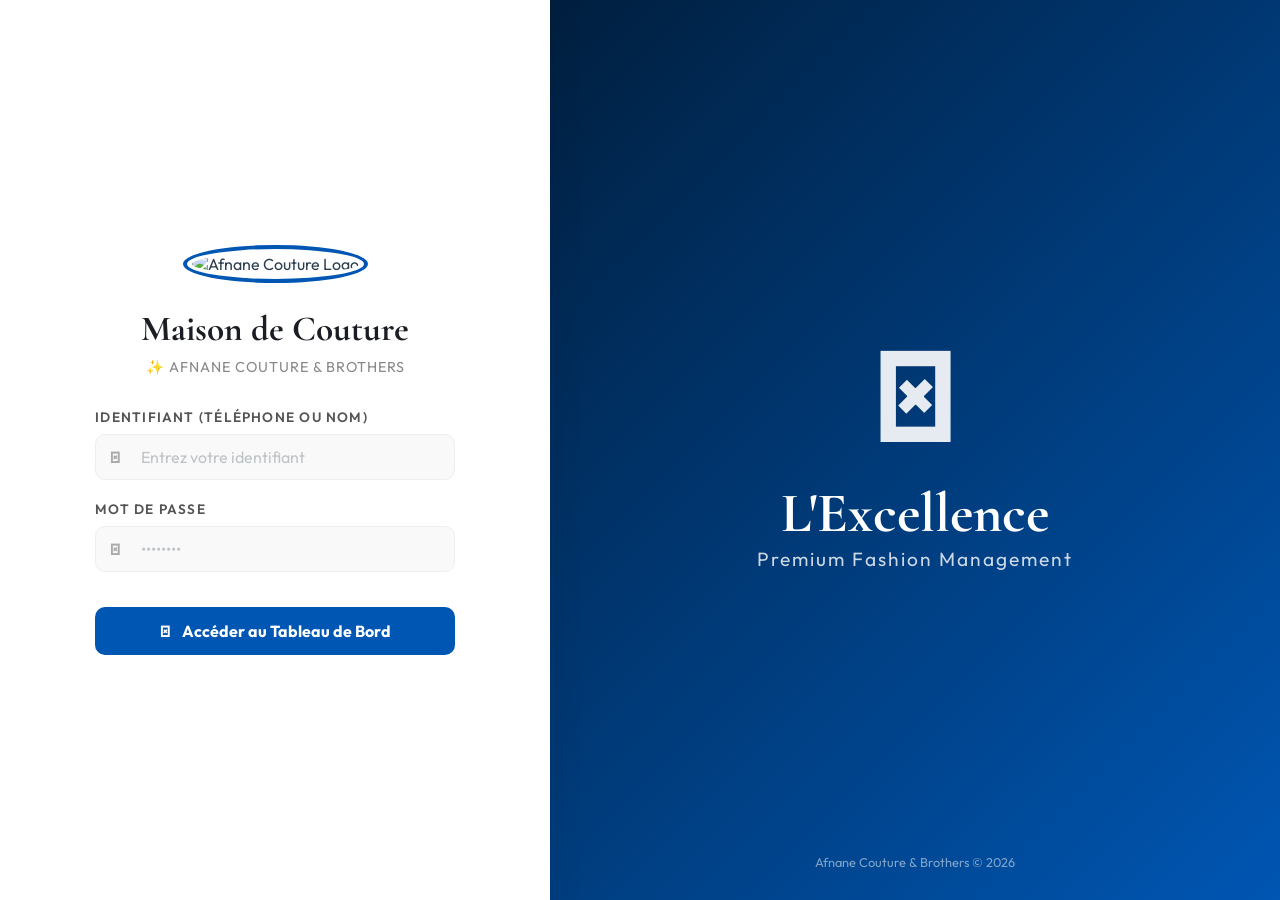
==== commit 727159d5: "Mise à jour complète : Système de verrouillage robuste de l'interface et fichiers API" ====
--- a/index.html
+++ b/index.html
@@ -1,278 +1,104 @@
 <!DOCTYPE html>
 <html lang="fr">
 <head>
-    <!-- Encodage des caractères (accents, etc.) -->
     <meta charset="UTF-8">
-    <!-- Viewport : rend le site adaptatif sur mobile -->
     <meta name="viewport" content="width=device-width, initial-scale=1.0, viewport-fit=cover">
-    <!-- Couleur de la barre de statut mobile -->
     <meta name="theme-color" content="#0056b3">
-    <!-- Configuration PWA (Application Progressive Web) -->
-    <meta name="apple-mobile-web-app-capable" content="yes">
-    <meta name="apple-mobile-web-app-status-bar-style" content="default">
-    <meta name="apple-mobile-web-app-title" content="Afnane Couture">
-    <!-- Icône de l'application -->
     <link rel="apple-touch-icon" href="assets/img/logo.png">
     <link rel="icon" type="image/png" href="assets/img/logo.png">
-    <!-- Fichier manifest PWA -->
     <link rel="manifest" href="manifest.json">
-    <!-- Titre de la page (affiché dans l'onglet du navigateur) -->
-    <title>AFNANE COUTURE & BROTHERS — Agenda</title>
-    <!-- Méta description pour le SEO -->
-    <meta name="description" content="Gestion premium des commandes — Afnane Couture and Brothers, Maison de haute couture.">
-    <!-- Polices Google : Cormorant Garamond (serif élégant) + Outfit (moderne) -->
+    <title>AFNANE COUTURE — Dashboard</title>
+    <link href="https://fonts.googleapis.com/icon?family=Material+Icons" rel="stylesheet">
     <link href="https://fonts.googleapis.com/css2?family=Cormorant+Garamond:ital,wght@0,400;0,500;0,600;0,700;1,400&family=Outfit:wght@300;400;500;600;700&display=swap" rel="stylesheet">
-    <!-- Icônes Font Awesome -->
     <link rel="stylesheet" href="https://cdnjs.cloudflare.com/ajax/libs/font-awesome/6.4.0/css/all.min.css">
-    <!-- Notre feuille de style principale -->
-    <link rel="stylesheet" href="assets/css/style.v2.css">
-    <!-- Firebase SDK : base de données en temps réel -->
-    <script src="https://www.gstatic.com/firebasejs/9.23.0/firebase-app-compat.js"></script>
-    <script src="https://www.gstatic.com/firebasejs/9.23.0/firebase-firestore-compat.js"></script>
-    <script src="https://www.gstatic.com/firebasejs/9.23.0/firebase-storage-compat.js"></script>
-    <script src="https://www.gstatic.com/firebasejs/9.23.0/firebase-auth-compat.js"></script>
+    <link rel="stylesheet" href="assets/css/style.v2.css?v=1.4">
 </head>
 <body class="light-theme">
-<div class="app-container">
-
-    <!-- ===== BARRE LATÉRALE DESKTOP ===== -->
-    <nav class="sidebar">
-        <div class="sidebar-header">
-            <div class="logo">
+    <div class="app-container">
+        <!-- ===== BARRE LATÉRALE ===== -->
+        <nav class="sidebar">
+            <div class="sidebar-header">
                 <img src="assets/img/logo.png" alt="Afnane Couture & Brothers">
                 <div class="brand-name">AFNANE COUTURE</div>
                 <div class="brand-tagline">& Brothers · Premium</div>
             </div>
-        </div>
+            <ul class="nav-links">
+                <li class="active"><a href="index.html"><span class="material-icons">dashboard</span> Dashboard</a></li>
+                <li><a href="index.html#agenda-section"><span class="material-icons">calendar_month</span> Agenda</a></li>
+                <li><a href="atelier.html"><span class="material-icons">content_cut</span> Atelier</a></li>
+                <li><a href="boutique.html"><span class="material-icons">storefront</span> Boutique</a></li>
+                <li><a href="galerie.html"><span class="material-icons">images</span> Galerie</a></li>
+                <li><a href="bibliotheque.html"><span class="material-icons">library_books</span> Bibliothèque</a></li>
+                <li><a href="utilisateurs.html"><span class="material-icons">people</span> Utilisateurs</a></li>
+                <li><a href="parametres.html"><span class="material-icons">settings</span> Paramètres</a></li>
+            </ul>
+            <div class="sidebar-footer">
+                <a href="#" onclick="logout();return false;" class="btn-logout">
+                    <span class="material-icons">power_settings_new</span> Déconnexion
+                </a>
+                <button id="theme-toggle" class="btn-icon" title="Thème"><span class="material-icons">dark_mode</span></button>
+            </div>
+        </nav>
 
-        <ul class="nav-links" style="padding-top:10px;">
-            <li class="active"><a href="index.html"><i class="fa-solid fa-calendar-alt"></i> Agenda</a></li>
-            <li><a href="atelier.html"><i class="fa-solid fa-cut"></i> Atelier</a></li>
-            <li><a href="boutique.html"><i class="fa-solid fa-shop"></i> Boutique</a></li>
-            <li><a href="bibliotheque.html"><i class="fa-solid fa-folder-open"></i> Bibliothèque</a></li>
-            <li><a href="parametre.html"><i class="fa-solid fa-gear"></i> Paramètres</a></li>
-            <li style="margin-top:auto; border-top:1px solid var(--border-light); padding-top:10px;">
-                <a href="#" onclick="logout();return false;" style="color:var(--danger-color);"><i class="fa-solid fa-right-from-bracket"></i> Déconnexion</a>
-            </li>
-        </ul>
+        <!-- ===== NAVIGATION MOBILE ===== -->
+        <nav class="bottom-nav">
+            <ul>
+                <li class="active"><a href="index.html"><span class="material-icons">dashboard</span><span>Dashboard</span></a></li>
+                <li><a href="atelier.html"><span class="material-icons">content_cut</span><span>Atelier</span></a></li>
+                <li class="new-btn"><a href="#" onclick="openNewTaskModal();return false;"><span class="material-icons" style="font-size:1.8rem;color:#fff;">add_circle</span></a></li>
+                <li><a href="boutique.html"><span class="material-icons">storefront</span><span>Boutique</span></a></li>
+                <li><a href="galerie.html"><span class="material-icons">images</span><span>Galerie</span></a></li>
+                <li><a href="utilisateurs.html"><span class="material-icons">people</span><span>Users</span></a></li>
+                <li><a href="parametres.html"><span class="material-icons">settings</span><span>Réglages</span></a></li>
+            </ul>
+        </nav>
 
-        <div class="sidebar-footer">
-            <button id="theme-toggle" class="btn-icon" title="Thème"><i class="fa-solid fa-moon"></i></button>
-            <span style="font-size:0.7rem;color:var(--txt-hint);">v4.0</span>
-        </div>
-    </nav>
+        <main class="main-content">
+            <header class="top-header">
+                <div>
+                    <h1>Tableau de Bord</h1>
+                    <p class="subtitle" id="current-date">--/--/----</p>
+                </div>
+                <button class="btn btn-primary" onclick="openNewTaskModal()"><i class="fa-solid fa-plus-circle"></i> Nouvelle Commande</button>
+            </header>
 
-    <!-- ===== NAVIGATION BAS DE PAGE — visible seulement sur mobile ===== -->
-    <nav class="bottom-nav">
-        <ul>
-            <li class="active"><a href="index.html"><i class="fa-solid fa-calendar-alt"></i><span>Agenda</span></a></li>
-            <li><a href="atelier.html"><i class="fa-solid fa-cut"></i><span>Atelier</span></a></li>
-            <li class="new-btn">
-                <a href="#" onclick="openNewTaskModal();return false;" style="color:var(--primary-color);">
-                    <i class="fa-solid fa-plus" style="font-size:1.5rem;"></i>
-                    <span>Ajouter</span>
-                </a>
-            </li>
-            <li style="position:relative;">
-                <a href="boutique.html">
-                    <i class="fa-solid fa-shop"></i><span>Boutique</span>
-                    <span class="boutique-badge badge badge-success"
-                          style="display:none;position:absolute;top:5px;right:15%;font-size:0.6rem;padding:2px 5px;min-width:16px;border:2px solid var(--surface-color);">0</span>
-                </a>
-            </li>
-            <li><a href="parametre.html"><i class="fa-solid fa-gear"></i><span>Réglages</span></a></li>
-        </ul>
-    </nav>
+            <section class="stats-grid">
+                <div class="dash-card">
+                    <div class="dash-card-info">
+                        <span class="dash-card-label">Commandes actives</span>
+                        <span class="dash-card-value" id="stat-active-tasks">0</span>
+                    </div>
+                    <div class="dash-card-icon"><i class="fa-solid fa-list-check"></i></div>
+                </div>
+                <div class="dash-card">
+                    <div class="dash-card-info">
+                        <span class="dash-card-label">Tissus vendus</span>
+                        <span class="dash-card-value" id="stat-fabrics">0</span>
+                    </div>
+                    <div class="dash-card-icon"><i class="fa-solid fa-box"></i></div>
+                </div>
+                <!-- Revenus masqués par défaut -->
+                <div class="dash-card">
+                    <div class="dash-card-info">
+                        <span class="dash-card-label">Revenus totaux</span>
+                        <span class="dash-card-value" id="rev-amount-display">•••••• FCFA</span>
+                    </div>
+                    <div class="dash-card-icon" onclick="toggleRevenue(event, 'total')" style="cursor:pointer;"><i class="fa-solid fa-wallet"></i></div>
+                </div>
+            </section>
 
-    <!-- ===== CONTENU PRINCIPAL ===== -->
-    <main class="main-content">
+            <section class="agenda-section" id="agenda-section" style="margin-top: 3rem;">
+                <div class="agenda-header">
+                    <h2><i class="fa-solid fa-calendar-alt"></i> Agenda des Commandes</h2>
+                    <div class="badge badge-agenda" id="stat-agenda-count">0 Aujourd'hui</div>
+                </div>
+                <div class="agenda-list" id="agenda-list">
+                    <div class="loading-state"><i class="fa-solid fa-spinner fa-spin"></i> Chargement de l'agenda…</div>
+                </div>
+            </section>
+        </main>
+    </div>
 
-        <header class="top-header">
-            <div>
-                <h1>Agenda du Jour</h1>
-                <p class="subtitle" id="current-date">Aujourd'hui</p>
-            </div>
-            <div class="header-actions">
-                <button class="btn btn-primary" onclick="openNewTaskModal()">
-                    <i class="fa-solid fa-plus"></i> Nouvelle Commande
-                </button>
-            </div>
-        </header>
-
-        <div class="revenue-banner glass-panel" id="revenue-banner" onclick="openFinanceModal()" style="cursor:pointer;">
-            <div>
-                <div class="rev-label">Chiffre d'affaires total</div>
-                <div class="rev-amount" id="rev-amount-display">— FCFA</div>
-            </div>
-            <i class="fa-solid fa-coins rev-icon"></i>
-        </div>
-
-        <!-- ===== GRILLE DE STATISTIQUES ===== -->
-        <section class="stats-grid">
-            <div class="stat-card glass-panel" style="cursor:pointer;" onclick="window.location.href='index.html'">
-                <div class="stat-icon" style="background:var(--primary-light); color:var(--primary-color);">
-                    <i class="fa-solid fa-calendar-check"></i>
-                </div>
-                <div class="stat-details">
-                    <h3>Agenda</h3>
-                    <p class="stat-value" id="stat-agenda">–</p>
-                </div>
-            </div>
-            
-            <div class="stat-card glass-panel" style="cursor:pointer;" onclick="window.location.href='atelier.html'">
-                <div class="stat-icon" style="background:#fff4e6; color:#ff922b;">
-                    <i class="fa-solid fa-cut"></i>
-                </div>
-                <div class="stat-details">
-                    <h3>Atelier</h3>
-                    <p class="stat-value" id="stat-atelier">–</p>
-                </div>
-            </div>
-            
-            <div class="stat-card glass-panel" style="cursor:pointer;" onclick="window.location.href='boutique.html'">
-                <div class="stat-icon" style="background:#ebfbee; color:#40c057;">
-                    <i class="fa-solid fa-bag-shopping"></i>
-                </div>
-                <div class="stat-details">
-                    <h3>Boutique</h3>
-                    <p class="stat-value" id="stat-boutique">–</p>
-                </div>
-            </div>
-            
-            <div class="stat-card glass-panel">
-                <div class="stat-icon" style="background:#fff5f5; color:#fa5252;">
-                    <i class="fa-solid fa-clock"></i>
-                </div>
-                <div class="stat-details">
-                    <h3>Retards</h3>
-                    <p class="stat-value" id="stat-urgent">–</p>
-                </div>
-            </div>
-        </section>
-
-        <section class="agenda-section">
-            <div class="agenda-header">
-                <h2>Rendez-vous &amp; Commandes</h2>
-            </div>
-            <div class="agenda-list" id="agenda-list">
-                <div class="loading-state"><i class="fa-solid fa-spinner fa-spin"></i> Chargement…</div>
-            </div>
-        </section>
-    </main>
-</div>
-
-<!-- ===== MODALE : NOUVELLE COMMANDE ===== -->
-<div id="task-modal" class="modal">
-    <div class="modal-content">
-        <span class="close-modal" onclick="closeNewTaskModal()">&times;</span>
-        <h2><i class="fa-solid fa-cut" style="color:var(--primary-color);font-size:1.1rem;"></i> Nouvelle Commande</h2>
-        <form id="new-task-form">
-            <div class="form-row">
-                <div class="form-group">
-                    <label>Nom du Client</label>
-                    <input type="text" id="client-name" required placeholder="Ex : Aïcha Moussa">
-                </div>
-                <div class="form-group">
-                    <label>N° WhatsApp</label>
-                    <input type="tel" id="client-phone" placeholder="Ex : +22792622764">
-                </div>
-            </div>
-            <div class="form-group">
-                <label>Type de vêtement</label>
-                <input type="text" id="cloth-type" required placeholder="Ex : Boubou de cérémonie">
-            </div>
-            <div class="form-row">
-                <div class="form-group">
-                    <label>Prix (FCFA)</label>
-                    <input type="number" id="task-price" placeholder="Ex : 25000" inputmode="numeric">
-                </div>
-                <div class="form-group">
-                    <label>Date de livraison</label>
-                    <input type="date" id="due-date" required>
-                </div>
-            </div>
-            <div class="form-row">
-                <div class="form-group">
-                    <label>Étape / Statut</label>
-                    <select id="initial-step">
-                        <option value="agenda">Agenda (Prise de mesure)</option>
-                        <option value="atelier">Atelier (En confection)</option>
-                        <option value="boutique">En Boutique (Prêt)</option>
-                        <option value="livre">Déjà Livré</option>
-                    </select>
-                </div>
-                <div class="form-group">
-                    <label>Attribuer au tailleur</label>
-                    <select id="task-assignee">
-                        <option value="">— Boutique (Vente Rapide) —</option>
-                    </select>
-                </div>
-            </div>
-
-            <div style="margin:1.5rem 0 1rem; border-top:1px solid var(--border-light); padding-top:1rem;">
-                <div style="display:flex; justify-content:space-between; align-items:center; margin-bottom:1rem;">
-                    <label style="margin:0; font-weight:700;"><i class="fa-solid fa-ruler-combined"></i> Prise de Mesures Avancée</label>
-                    <button type="button" class="btn btn-secondary" style="padding:4px 10px; font-size:0.75rem;" onclick="document.getElementById('advanced-measures').style.display = document.getElementById('advanced-measures').style.display === 'none' ? 'grid' : 'none'">Ouvrir/Fermer</button>
-                </div>
-                
-                <div id="advanced-measures" class="form-row" style="display:none; grid-template-columns: repeat(3, 1fr); gap:10px; margin-bottom:1.5rem;">
-                    <div class="form-group"><label style="font-size:0.7rem;">Cou</label><input type="text" id="m-cou" placeholder="cm"></div>
-                    <div class="form-group"><label style="font-size:0.7rem;">Épaule</label><input type="text" id="m-epaule" placeholder="cm"></div>
-                    <div class="form-group"><label style="font-size:0.7rem;">Poitrine</label><input type="text" id="m-poitrine" placeholder="cm"></div>
-                    <div class="form-group"><label style="font-size:0.7rem;">Taille</label><input type="text" id="m-taille" placeholder="cm"></div>
-                    <div class="form-group"><label style="font-size:0.7rem;">Bassin</label><input type="text" id="m-bassin" placeholder="cm"></div>
-                    <div class="form-group"><label style="font-size:0.7rem;">Bras</label><input type="text" id="m-bras" placeholder="cm"></div>
-                    <div class="form-group"><label style="font-size:0.7rem;">Poignet</label><input type="text" id="m-poignet" placeholder="cm"></div>
-                    <div class="form-group"><label style="font-size:0.7rem;">L. Totale</label><input type="text" id="m-longueur" placeholder="cm"></div>
-                    <div class="form-group"><label style="font-size:0.7rem;">Pantalon</label><input type="text" id="m-pantalon" placeholder="cm"></div>
-                </div>
-            </div>
-
-            <div class="form-group">
-                <label>Photo du Tissu / Modèle <span style="font-weight:400;text-transform:none;">(Optionnel)</span></label>
-                <div class="file-upload-wrapper">
-                    <input type="file" id="cloth-photo" accept="image/*" capture="environment" class="file-input">
-                    <div class="file-upload-box" id="file-upload-box">
-                        <i class="fa-solid fa-camera"></i>
-                        <span>Prendre une photo ou importer</span>
-                    </div>
-                    <img id="photo-preview" class="photo-preview" style="display:none;" alt="Aperçu">
-                </div>
-            </div>
-            <!-- Notes et mesures libres -->
-            <div class="form-group">
-                <label>Notes &amp; Observations Supplémentaires</label>
-                <textarea id="task-notes" rows="2" placeholder="Ex: Couleur particulière, style de broderie..."></textarea>
-            </div>
-
-            <!-- Boutons d'action du formulaire -->
-            <div class="form-actions" style="justify-content: space-between !important; display: flex !important;">
-                <!-- Bouton supprimer (visible seulement en mode édition) -->
-                <button type="button" id="btn-delete-in-modal" class="btn btn-secondary"
-                        style="color:var(--danger-color); display:none; border-color:var(--danger-color);"
-                        onclick="handleDeleteFromModal()">
-                    <i class="fa-solid fa-trash"></i> Supprimer
-                </button>
-                <div style="display:flex; gap:10px; margin-left: auto;">
-                    <button type="button" class="btn btn-secondary" onclick="closeNewTaskModal()">Annuler</button>
-                    <button type="submit" class="btn btn-primary">Enregistrer</button>
-                </div>
-            </div>
-        </form>
-    </div>
-</div>
-
-<!-- Script principal de l'application -->
-<script src="assets/js/app.v2.js?v=4.0.0"></script>
-<script>
-// Enregistrement du Service Worker (rend l'app utilisable hors connexion - PWA)
-if ('serviceWorker' in navigator) {
-    window.addEventListener('load', () => {
-        navigator.serviceWorker.register('/sw.js')
-            .then(reg => console.log('SW enregistré:', reg.scope))
-            .catch(err => console.warn('SW non enregistré:', err));
-    });
-}
-</script>
+    <script src="assets/js/app.v2.js"></script>
 </body>
 </html>
--- a/assets/css/style.v2.css
+++ b/assets/css/style.v2.css
@@ -13,55 +13,56 @@
    VARIABLES GLOBALES — Système de design
    ============================================================ */
 :root {
-    /* ---- Bleu Professionnel & Accents ---- */
-    --primary-color: #0056b3;
-    --primary-light: #e7f1ff;
-    --primary-deep:  #003d80;
-    --accent-glow:   rgba(0, 86, 179, 0.15);
-    --border-light:  rgba(0, 0, 0, 0.08);
-    --grad-primary:  linear-gradient(135deg, #0056b3 0%, #007bff 100%);
-    --grad-primary-h: linear-gradient(135deg, #004494 0%, #0069d9 100%);
-
-    /* ---- Surfaces (Claires & Pros) ---- */
-    --bg:           #f4f7fa;
-    --bg-deep:      #e9ecef;
+    /* ---- Majesty Blue & Professional Accents ---- */
+    --primary-color: #0093b5;
+    --primary-light: #e0f4f9;
+    --primary-deep:  #007a96;
+    --accent-glow:   rgba(0, 147, 181, 0.15);
+    --border-light:  rgba(0, 0, 0, 0.06);
+    --grad-primary:  linear-gradient(135deg, #0093b5 0%, #00b4db 100%);
+    --grad-primary-h: linear-gradient(135deg, #007a96 0%, #0093b5 100%);
+
+    /* ---- Surfaces & Layout ---- */
+    --bg:           #f8fafd;
+    --bg-deep:      #f0f3f7;
     --surface:      #ffffff;
-    --surface-alt:  #f8f9fa;
-    --sidebar-bg:   #ffffff;  /* Sidebar claire */
-    --sidebar-alt:  #f1f3f5;
+    --surface-alt:  #fcfdfe;
+    --sidebar-bg:   #1a1d23;  /* Sidebar sombre premium */
+    --sidebar-txt:  #a6adbb;
+    --sidebar-active-bg: rgba(255, 255, 255, 0.1);
+    --sidebar-active-txt: #ffffff;
 
     /* ---- Texte ---- */
-    --txt-main:     #1a1d23;
-    --txt-muted:    #6c757d;
-    --txt-hint:     #adb5bd;
+    --txt-main:     #2c3e50;
+    --txt-muted:    #7f8c8d;
+    --txt-hint:     #bdc3c7;
     --txt-on-dark:  #ffffff;
-    --txt-primary:  #0056b3;
+    --txt-primary:  #0093b5;
 
     /* ---- Sémantique ---- */
-    --success:      #28a745;
-    --success-dim:  rgba(40, 167, 69, 0.1);
-    --warning:      #fd7e14;
-    --warning-dim:  rgba(253, 126, 20, 0.1);
-    --danger:       #dc3545;
-    --danger-dim:   rgba(220, 53, 69, 0.1);
-    --info:         #17a2b8;
-    --info-dim:     rgba(23, 162, 184, 0.1);
+    --success:      #27ae60;
+    --success-dim:  rgba(39, 174, 96, 0.1);
+    --warning:      #f39c12;
+    --warning-dim:  rgba(243, 156, 18, 0.1);
+    --danger:       #e74c3c;
+    --danger-dim:   rgba(231, 76, 60, 0.1);
+    --info:         #3498db;
+    --info-dim:     rgba(52, 152, 219, 0.1);
 
     /* ---- Layout ---- */
-    --sidebar-w:    280px;
-    --radius-xl:    16px;
-    --radius-lg:    12px;
-    --radius-md:    8px;
-    --radius-sm:    5px;
-    --speed:        0.2s;
-
-    /* ---- Ombres Pro ---- */
-    --sh-xs:  0 1px 3px rgba(0,0,0,0.05);
-    --sh-sm:  0 4px 6px rgba(0,0,0,0.07);
-    --sh-md:  0 10px 15px rgba(0,0,0,0.1);
-    --sh-lg:  0 20px 25px rgba(0,0,0,0.12);
-    --sh-xl:  0 25px 50px rgba(0,0,0,0.15);
-    --sh-glow: 0 0 20px rgba(0, 86, 179, 0.2);
+    --sidebar-w:    260px;
+    --radius-xl:    18px;
+    --radius-lg:    14px;
+    --radius-md:    10px;
+    --radius-sm:    6px;
+    --speed:        0.25s;
+
+    /* ---- Ombres Premium ---- */
+    --sh-xs:  0 2px 4px rgba(0,0,0,0.02);
+    --sh-sm:  0 4px 12px rgba(0,0,0,0.05);
+    --sh-md:  0 8px 24px rgba(0,0,0,0.08);
+    --sh-lg:  0 16px 48px rgba(0,0,0,0.12);
+    --sh-glow: 0 0 25px rgba(0, 147, 181, 0.25);
 }
 
 /* ---- THÈME SOMBRE PRO ---- */
@@ -89,12 +90,16 @@
     -webkit-tap-highlight-color: transparent;
 }
 
-html { scroll-behavior: smooth; }
+html { 
+    scroll-behavior: smooth; 
+    overflow: hidden; /* Empêche tout défilement via le navigateur */
+}
 
 body {
     background: var(--bg);
     color: var(--txt-main);
-    overflow-x: hidden;
+    overflow: hidden; /* Empêche tout défilement via le navigateur */
+    touch-action: none; /* Désactive les gestes tactiles (swipe back, etc.) */
     transition: background var(--speed), color var(--speed);
     min-height: 100vh;
 }
@@ -130,9 +135,12 @@
 /* ============================================================
    SIDEBAR — Design "Maison de Couture" (fond noir luxe)
    ============================================================ */
+/* ============================================================
+   SIDEBAR — Design Premium (Sombre)
+   ============================================================ */
 .sidebar {
     width: var(--sidebar-w);
-    background: var(--sidebar-bg); /* Blanc */
+    background: var(--sidebar-bg);
     position: fixed;
     left: 0; top: 0;
     height: 100vh;
@@ -140,116 +148,124 @@
     flex-direction: column;
     padding: 0;
     z-index: 200;
-    overflow: hidden;
-    border-right: 1px solid var(--border-light);
-    box-shadow: 4px 0 30px rgba(0,0,0,0.03);
-}
-
-/* On enlève les décorations "Couture" complexes de la v4.0 */
-.sidebar::before, .sidebar::after { display: none; }
-
-/* ---- Logo zone ---- */
+    box-shadow: 4px 0 25px rgba(0,0,0,0.2);
+}
+
 .sidebar-header {
-    padding: 2rem 1.5rem 1.5rem;
+    padding: 2.2rem 1rem 1.5rem;
     text-align: center;
-    position: relative;
-    border-bottom: 1px solid var(--border-light);
+    border-bottom: 1px solid rgba(255, 255, 255, 0.05);
 }
 
 .sidebar-header img {
-    width: 60px; height: 60px; /* Plus sobre */
-    border-radius: 12px;
+    width: 90px; height: 90px;
+    border-radius: 50%;
     object-fit: cover;
-    border: 1px solid var(--border-light);
-    box-shadow: var(--sh-sm);
-    transition: transform 0.2s;
+    border: 3px solid rgba(255, 255, 255, 0.1);
+    box-shadow: var(--sh-md);
+    margin-bottom: 0.8rem;
 }
 
 .brand-name {
-    font-size: 1.1rem;
+    font-size: 1.2rem;
     font-weight: 700;
-    color: var(--primary-color);
-    letter-spacing: 0;
-    text-transform: none;
-    margin-top: 10px;
+    color: #ffffff;
+    text-transform: uppercase;
+    letter-spacing: 1px;
 }
 
 .brand-tagline {
-    font-size: 0.7rem;
-    color: var(--txt-muted);
-    letter-spacing: 0;
-    text-transform: none;
-}
-
-.logo-divider { display: none; }
-
-/* ---- Navigation ---- */
+    font-size: 0.75rem;
+    color: var(--sidebar-txt);
+    margin-top: 4px;
+}
+
 .nav-links {
     list-style: none;
     flex-grow: 1;
-    padding: 1.5rem 0.8rem;
-}
-
-.nav-links li { margin-bottom: 5px; }
+    padding: 1.5rem 1rem;
+    overflow-y: auto; /* Permet le défilement si trop de liens */
+}
+
+.nav-links li { margin-bottom: 8px; }
 
 .nav-links a {
     display: flex;
     align-items: center;
-    gap: 12px;
-    padding: 12px 16px;
+    gap: 15px;
+    padding: 12px 20px;
     text-decoration: none;
-    color: var(--txt-muted);
+    color: var(--sidebar-txt);
     font-weight: 500;
     font-size: 0.95rem;
     border-radius: var(--radius-md);
-    transition: all 0.2s;
-}
-
-.nav-links a i {
-    font-size: 1.1rem;
-    color: var(--txt-hint);
-    transition: color 0.2s;
-}
-
-/* Survol */
+    transition: all 0.3s;
+}
+
+.material-icons {
+    font-family: 'Material Icons';
+    font-weight: normal;
+    font-style: normal;
+    font-size: 24px;
+    display: inline-block;
+    line-height: 1;
+    text-transform: none;
+    letter-spacing: normal;
+    word-wrap: normal;
+    white-space: nowrap;
+    direction: ltr;
+    -webkit-font-smoothing: antialiased;
+    text-rendering: optimizeLegibility;
+    -moz-osx-font-smoothing: grayscale;
+    font-feature-settings: 'liga';
+    
+    /* FIX: Empêche le texte de déborder si la police ne charge pas */
+    width: 24px;
+    height: 24px;
+    overflow: hidden;
+    flex-shrink: 0;
+}
+
+.nav-links a i,
+.nav-links a .material-icons {
+    font-size: 1.25rem;
+    width: 24px;
+    text-align: center;
+}
+
 .nav-links a:hover {
-    color: var(--primary-color);
-    background: var(--bg-deep);
-}
-.nav-links a:hover i { color: var(--primary-color); }
-
-/* Actif */
+    color: #ffffff;
+    background: var(--sidebar-active-bg);
+}
+
 .nav-links li.active a {
-    background: var(--primary-light);
-    color: var(--primary-color);
+    background: var(--grad-primary);
+    color: #ffffff;
+    box-shadow: 0 4px 15px rgba(0, 147, 181, 0.3);
+}
+
+.sidebar-footer {
+    padding: 1.5rem;
+    border-top: 1px solid rgba(255, 255, 255, 0.05);
+    display: flex;
+    justify-content: space-between;
+    align-items: center;
+    background: var(--sidebar-bg); /* S'assure qu'il n'est pas transparent */
+    margin-top: auto; /* Force le pied en bas */
+    min-height: 80px;
+}
+
+.btn-logout {
+    color: #e74c3c;
+    text-decoration: none;
     font-weight: 600;
-}
-.nav-links li.active a i { color: var(--primary-color); }
-
-/* ---- Pied sidebar ---- */
-.sidebar-footer {
-    display: flex;
-    align-items: center;
-    justify-content: space-between;
-    padding: 1.2rem;
-    border-top: 1px solid var(--border-light);
-    background: var(--surface-alt);
-}
-
-.btn-icon {
-    background: var(--surface);
-    border: 1px solid var(--border-light);
-    font-size: 1rem;
-    color: var(--txt-muted);
-    cursor: pointer;
-    padding: 8px 10px;
-    border-radius: var(--radius-sm);
-    box-shadow: var(--sh-xs);
-}
-.btn-icon:hover {
-    color: var(--primary-color);
-    border-color: var(--primary-color);
-}
+    font-size: 0.9rem;
+    display: flex;
+    align-items: center;
+    gap: 8px;
+    transition: transform 0.2s;
+}
+.btn-logout:hover { transform: translateX(5px); }
 
 /* ============================================================
    CONTENU PRINCIPAL
@@ -306,6 +322,33 @@
 /* ============================================================
    BOUTONS — Design expert
    ============================================================ */
+.btn-icon-circle {
+    width: 42px;
+    height: 42px;
+    border-radius: 50%;
+    display: flex;
+    align-items: center;
+    justify-content: center;
+    background: var(--surface);
+    border: 1px solid var(--border-light);
+    color: var(--primary-color);
+    text-decoration: none;
+    transition: all var(--speed);
+    box-shadow: var(--sh-xs);
+    flex-shrink: 0;
+}
+
+.btn-icon-circle:hover {
+    background: var(--primary-light);
+    border-color: var(--primary-color);
+    transform: translateY(-2px);
+    box-shadow: var(--sh-sm);
+}
+
+.btn-icon-circle i, .btn-icon-circle .material-icons {
+    font-size: 1.4rem;
+}
+
 .btn {
     padding: 11px 22px;
     border-radius: var(--radius-md);
@@ -544,6 +587,61 @@
 }
 
 /* ============================================================
+   NEW DASHBOARD GRID & CARDS
+   ============================================================ */
+.dashboard-stats-grid {
+    display: grid;
+    grid-template-columns: repeat(auto-fit, minmax(240px, 1fr));
+    gap: 20px;
+    margin-bottom: 2rem;
+}
+
+.dash-card {
+    background: var(--surface);
+    border-radius: var(--radius-md);
+    padding: 1.5rem;
+    display: flex;
+    justify-content: space-between;
+    align-items: center;
+    box-shadow: var(--sh-sm);
+    transition: transform 0.3s, box-shadow 0.3s;
+    border: 1px solid var(--border-light);
+}
+
+.dash-card:hover {
+    transform: translateY(-5px);
+    box-shadow: var(--sh-md);
+}
+
+.dash-card-info {
+    display: flex;
+    flex-direction: column;
+}
+
+.dash-card-label {
+    font-size: 0.9rem;
+    font-weight: 600;
+    color: var(--txt-muted);
+    margin-bottom: 5px;
+}
+
+.dash-card-value {
+    font-size: 1.5rem;
+    font-weight: 700;
+    color: var(--txt-main);
+}
+
+.dash-card-icon {
+    width: 50px;
+    height: 50px;
+    border-radius: 50%;
+    display: flex;
+    align-items: center;
+    justify-content: center;
+    font-size: 1.4rem;
+}
+
+/* ============================================================
    SECTION AGENDA
    ============================================================ */
 .agenda-section { animation: fadeSlideUp 0.5s ease 0.1s both; }
@@ -612,8 +710,11 @@
     margin-bottom: 4px;
     line-height: 1.3;
 }
+.btn-logout i,
+.btn-logout .material-icons {
+    font-size: 1.1rem;
+}
 .item-info p {
-    font-size: 0.81rem;
     color: var(--txt-muted);
     display: flex;
     gap: 12px;
@@ -1051,7 +1152,8 @@
     padding: 8px 12px;
     border-radius: var(--radius-sm);
 }
-.bottom-nav a i { font-size: 1.1rem; }
+.bottom-nav a i,
+.bottom-nav a .material-icons { font-size: 1.3rem; }
 
 .bottom-nav li.active a { color: var(--primary-color); }
 .bottom-nav a:hover { color: var(--primary-light); }
